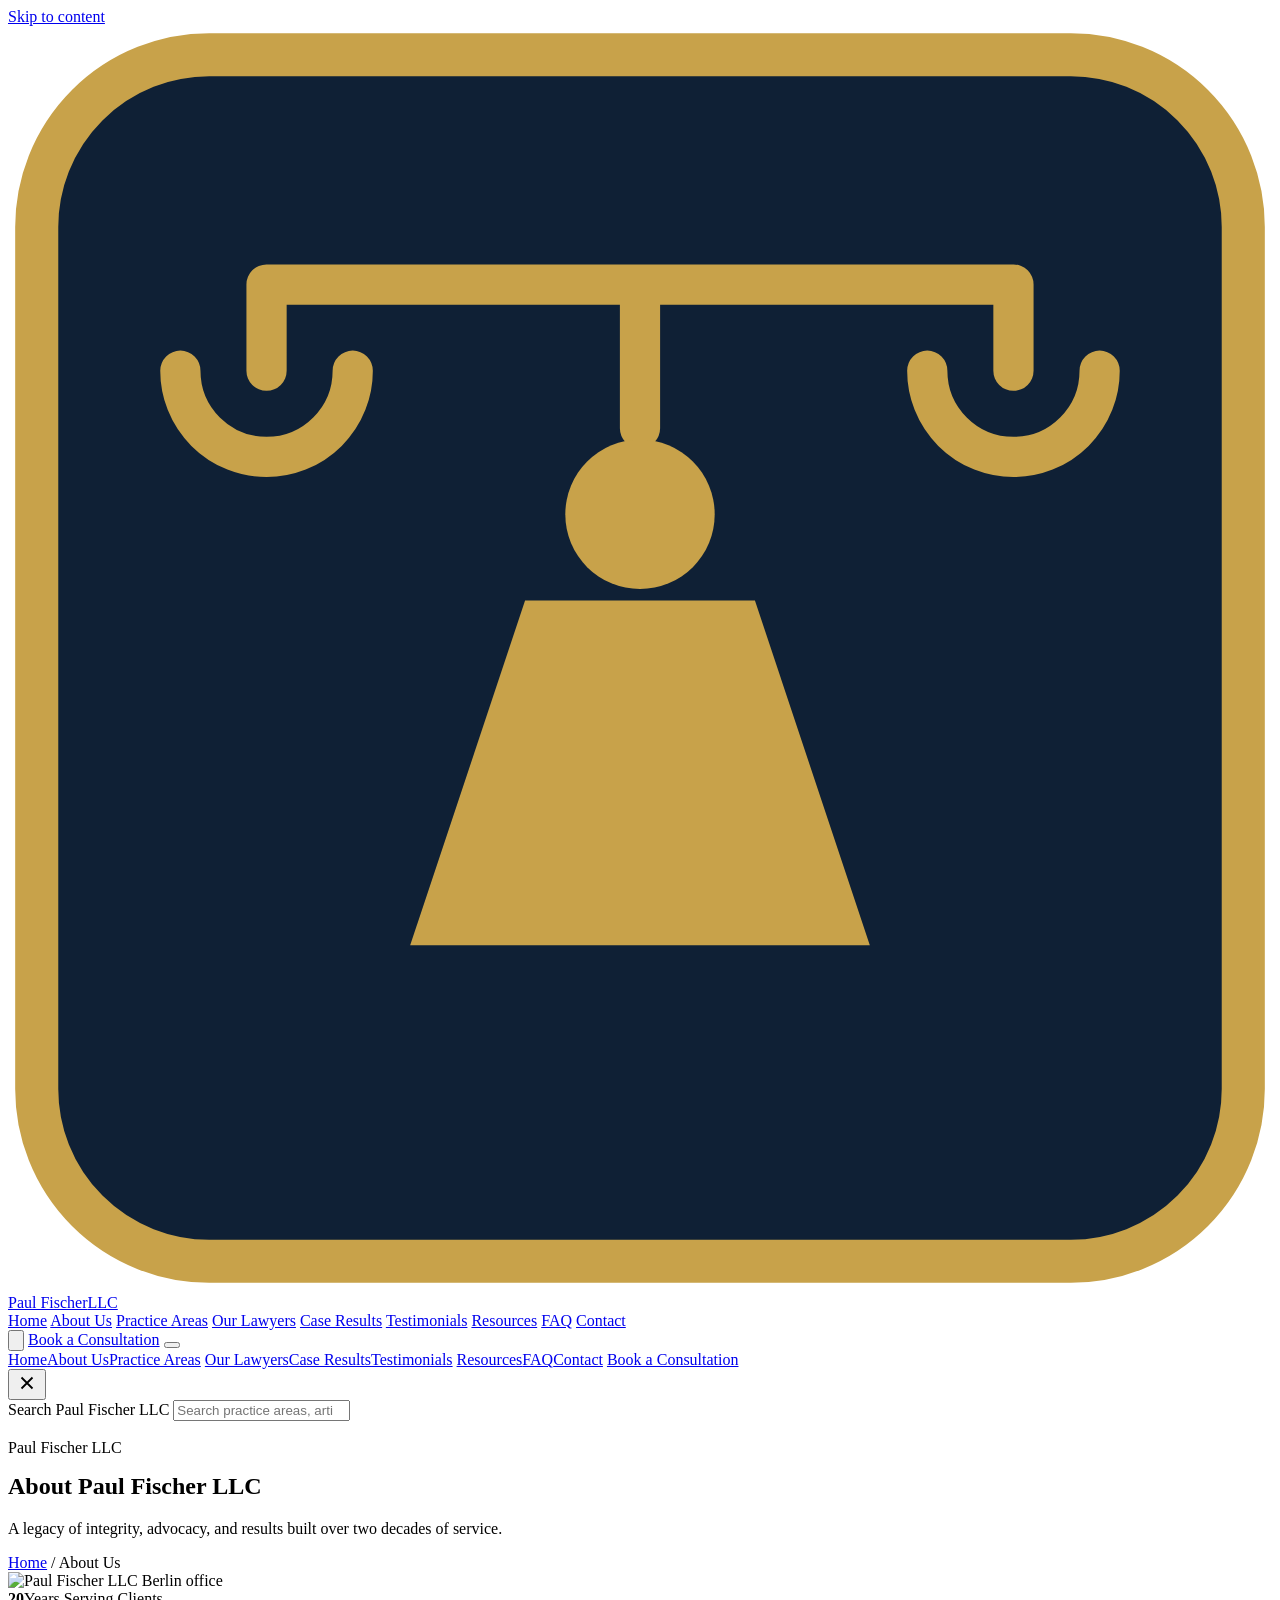
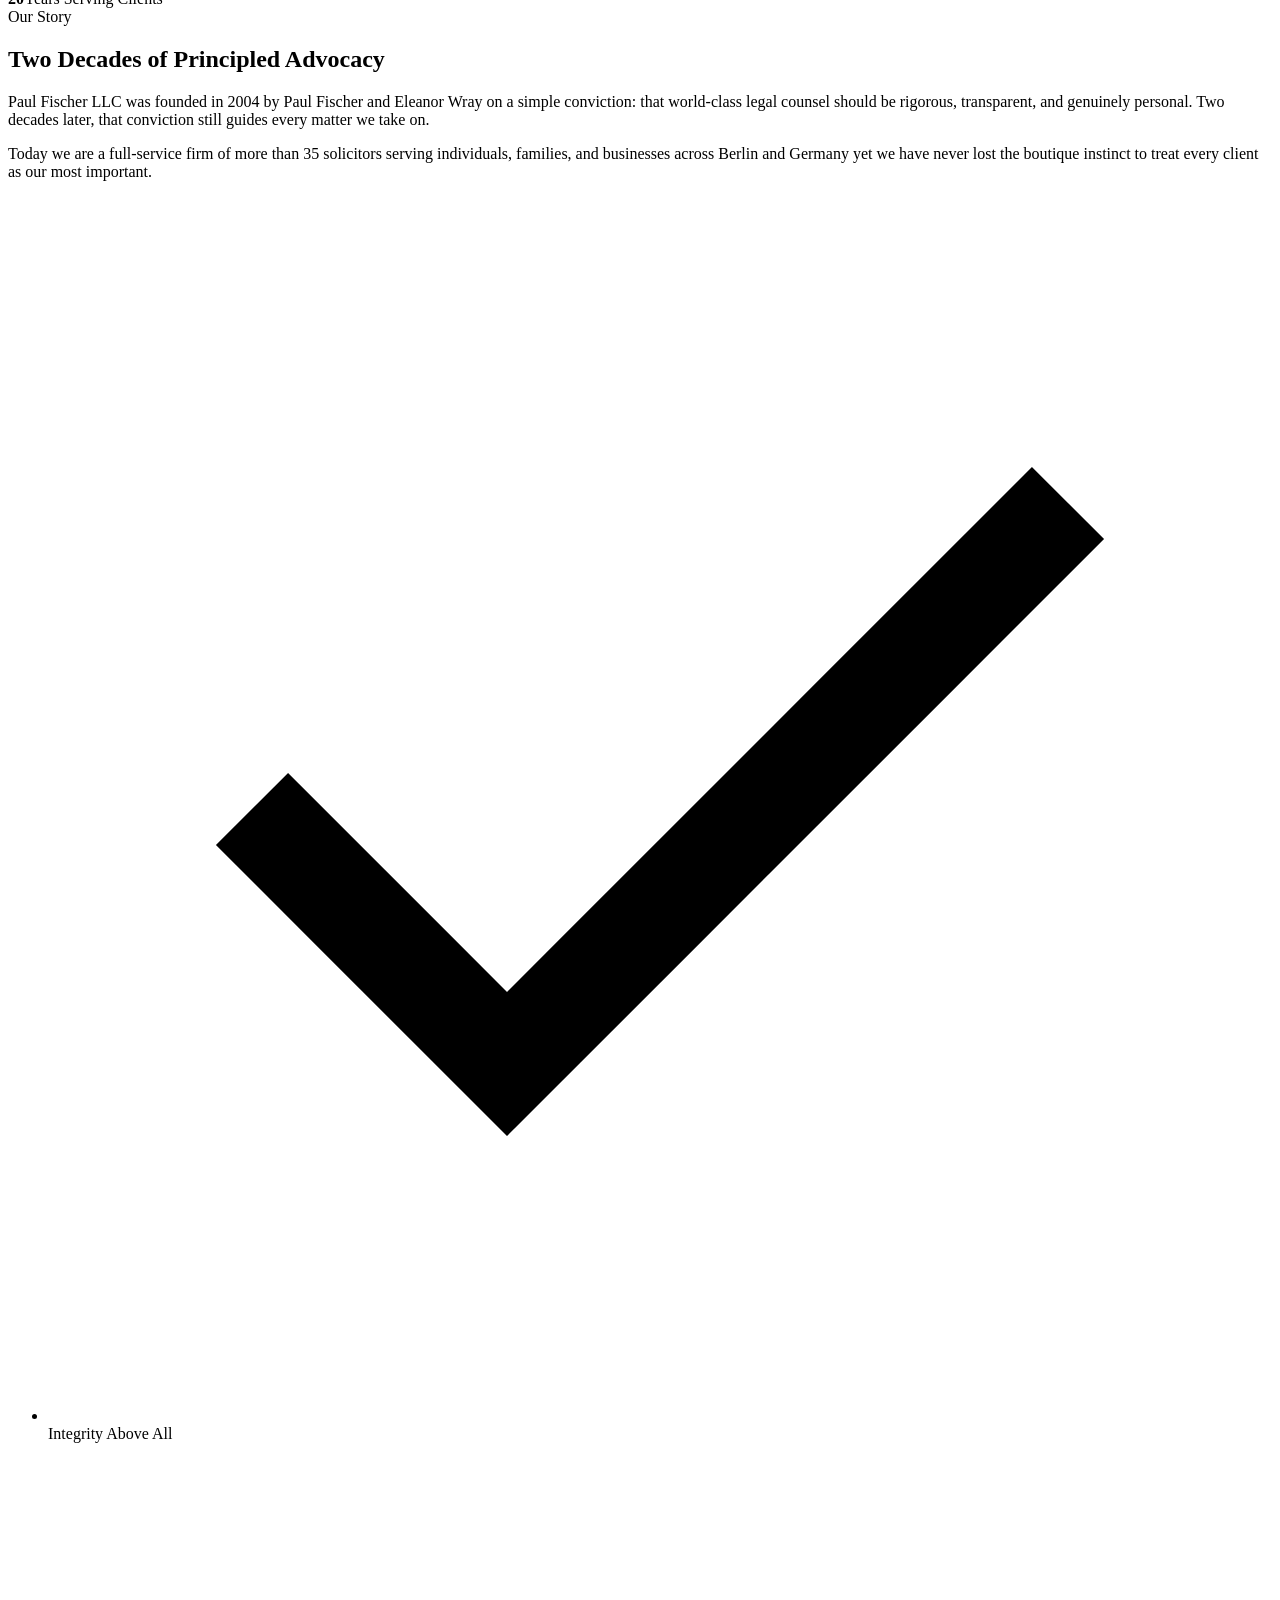
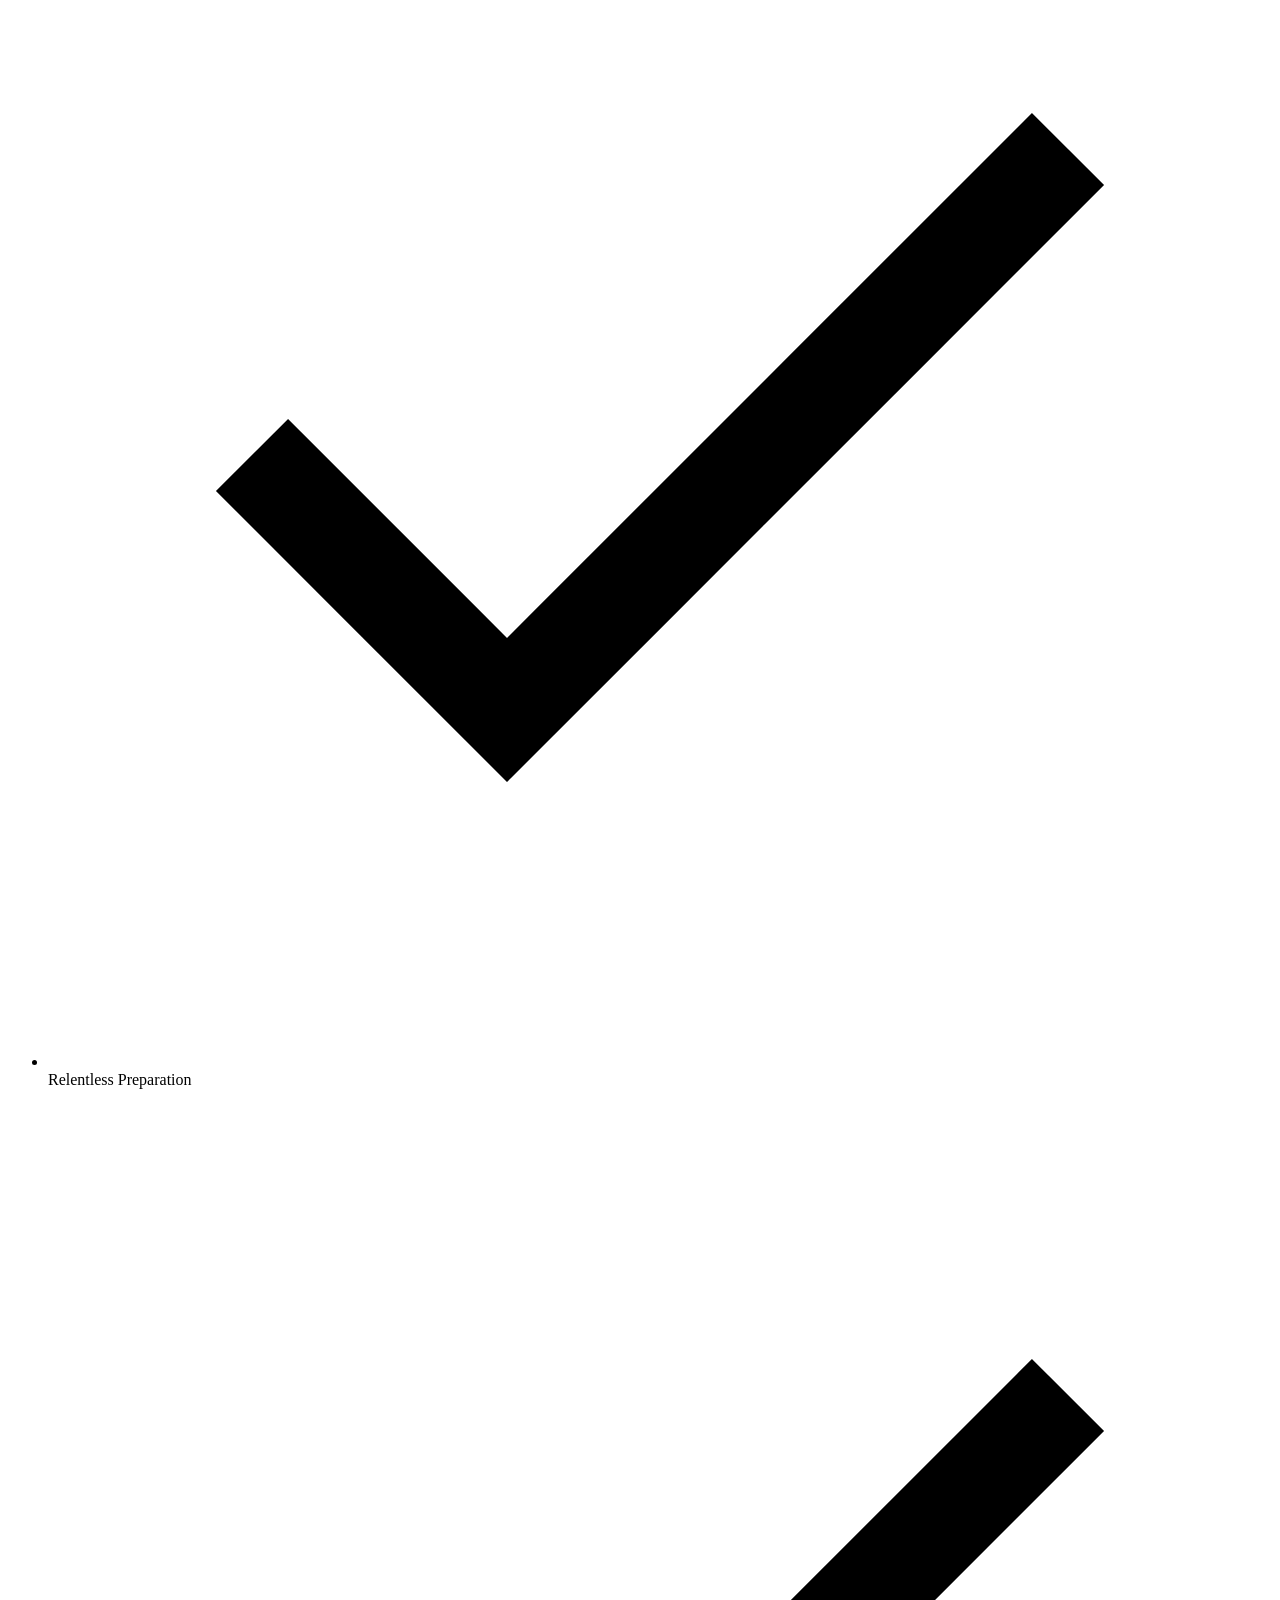
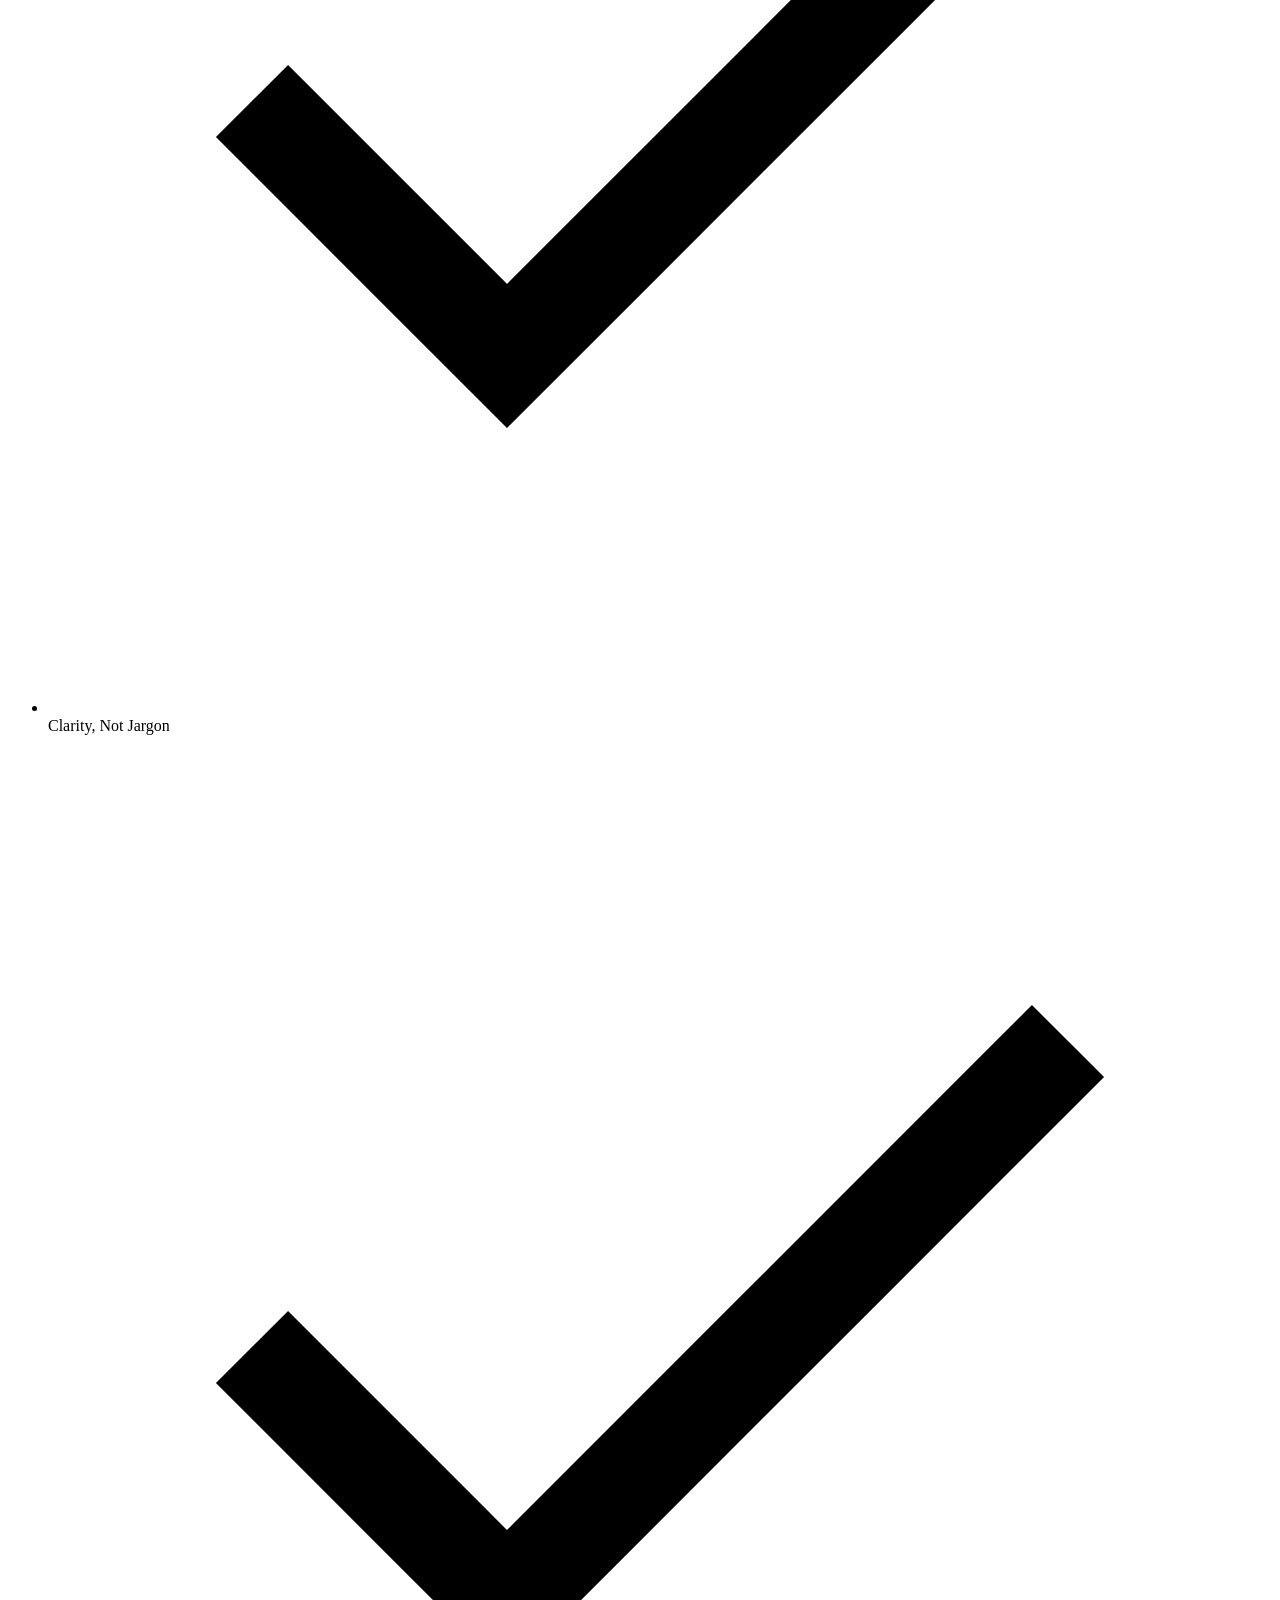
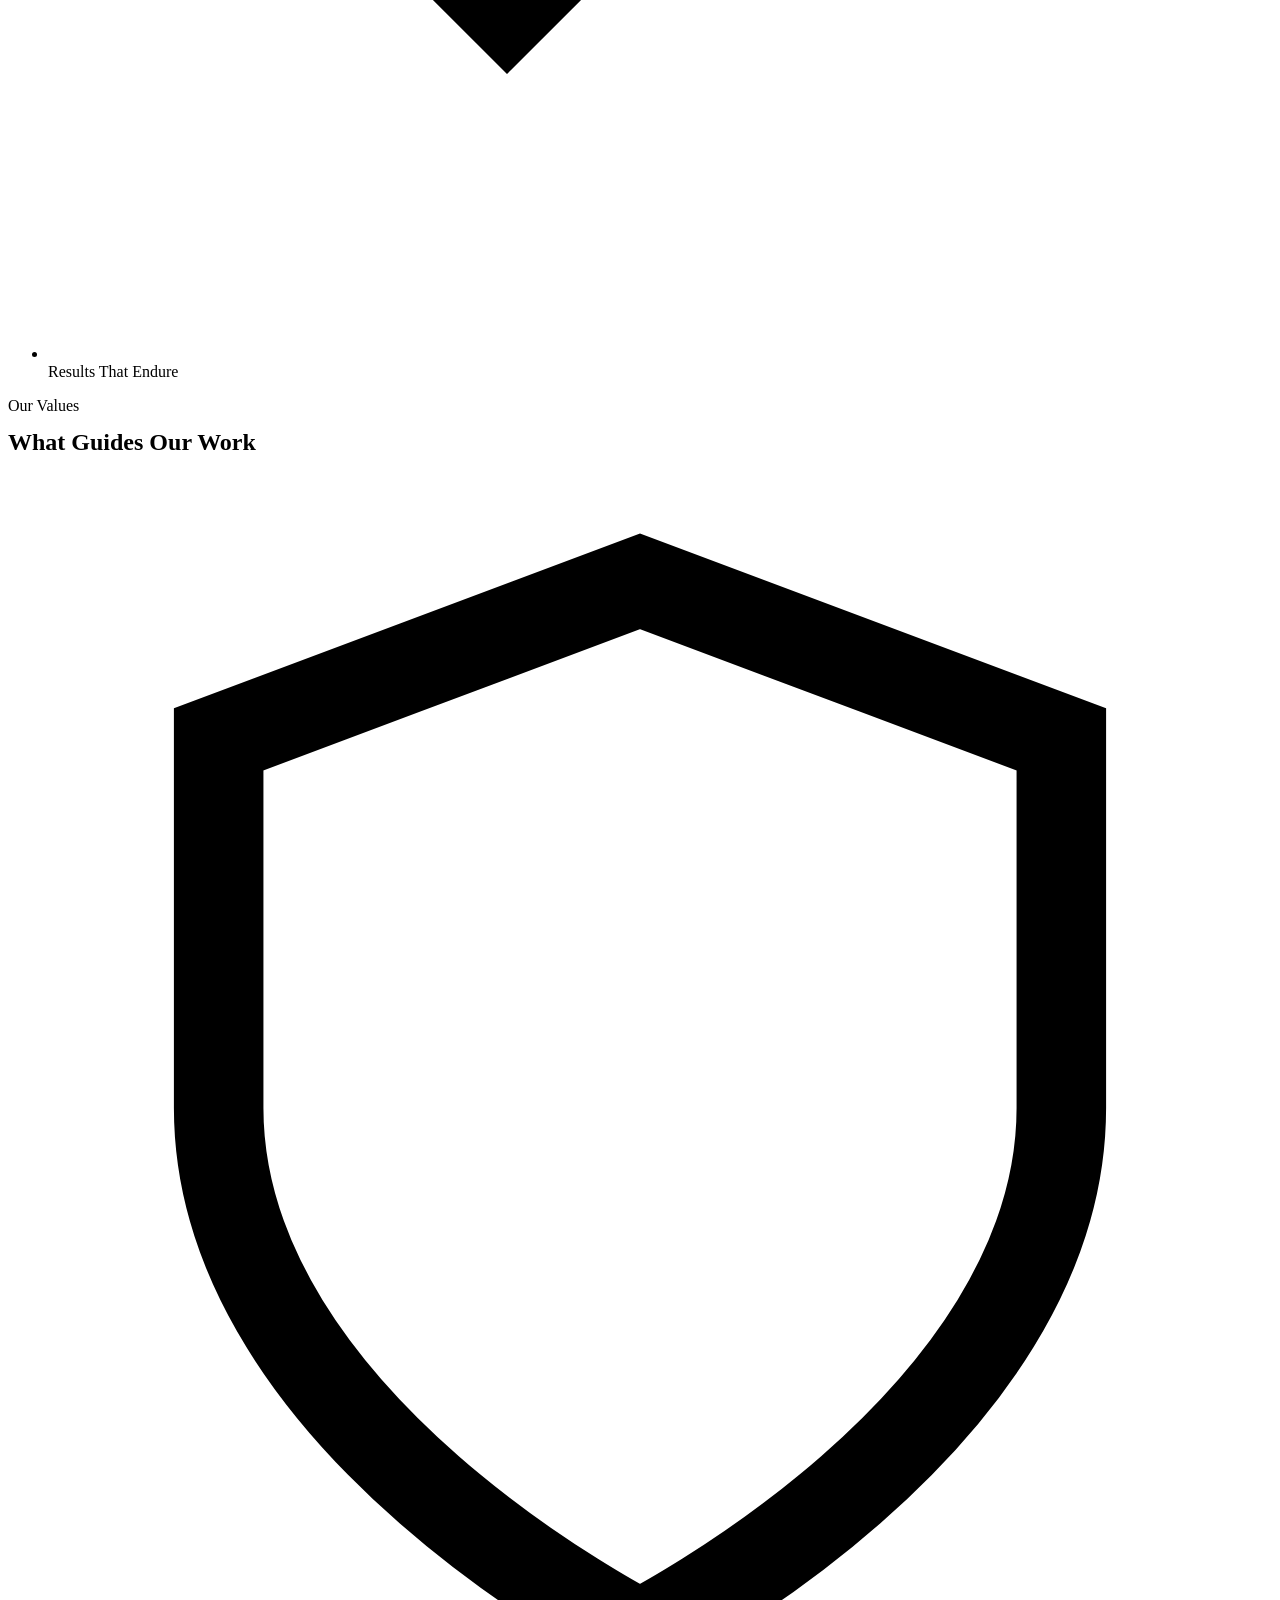
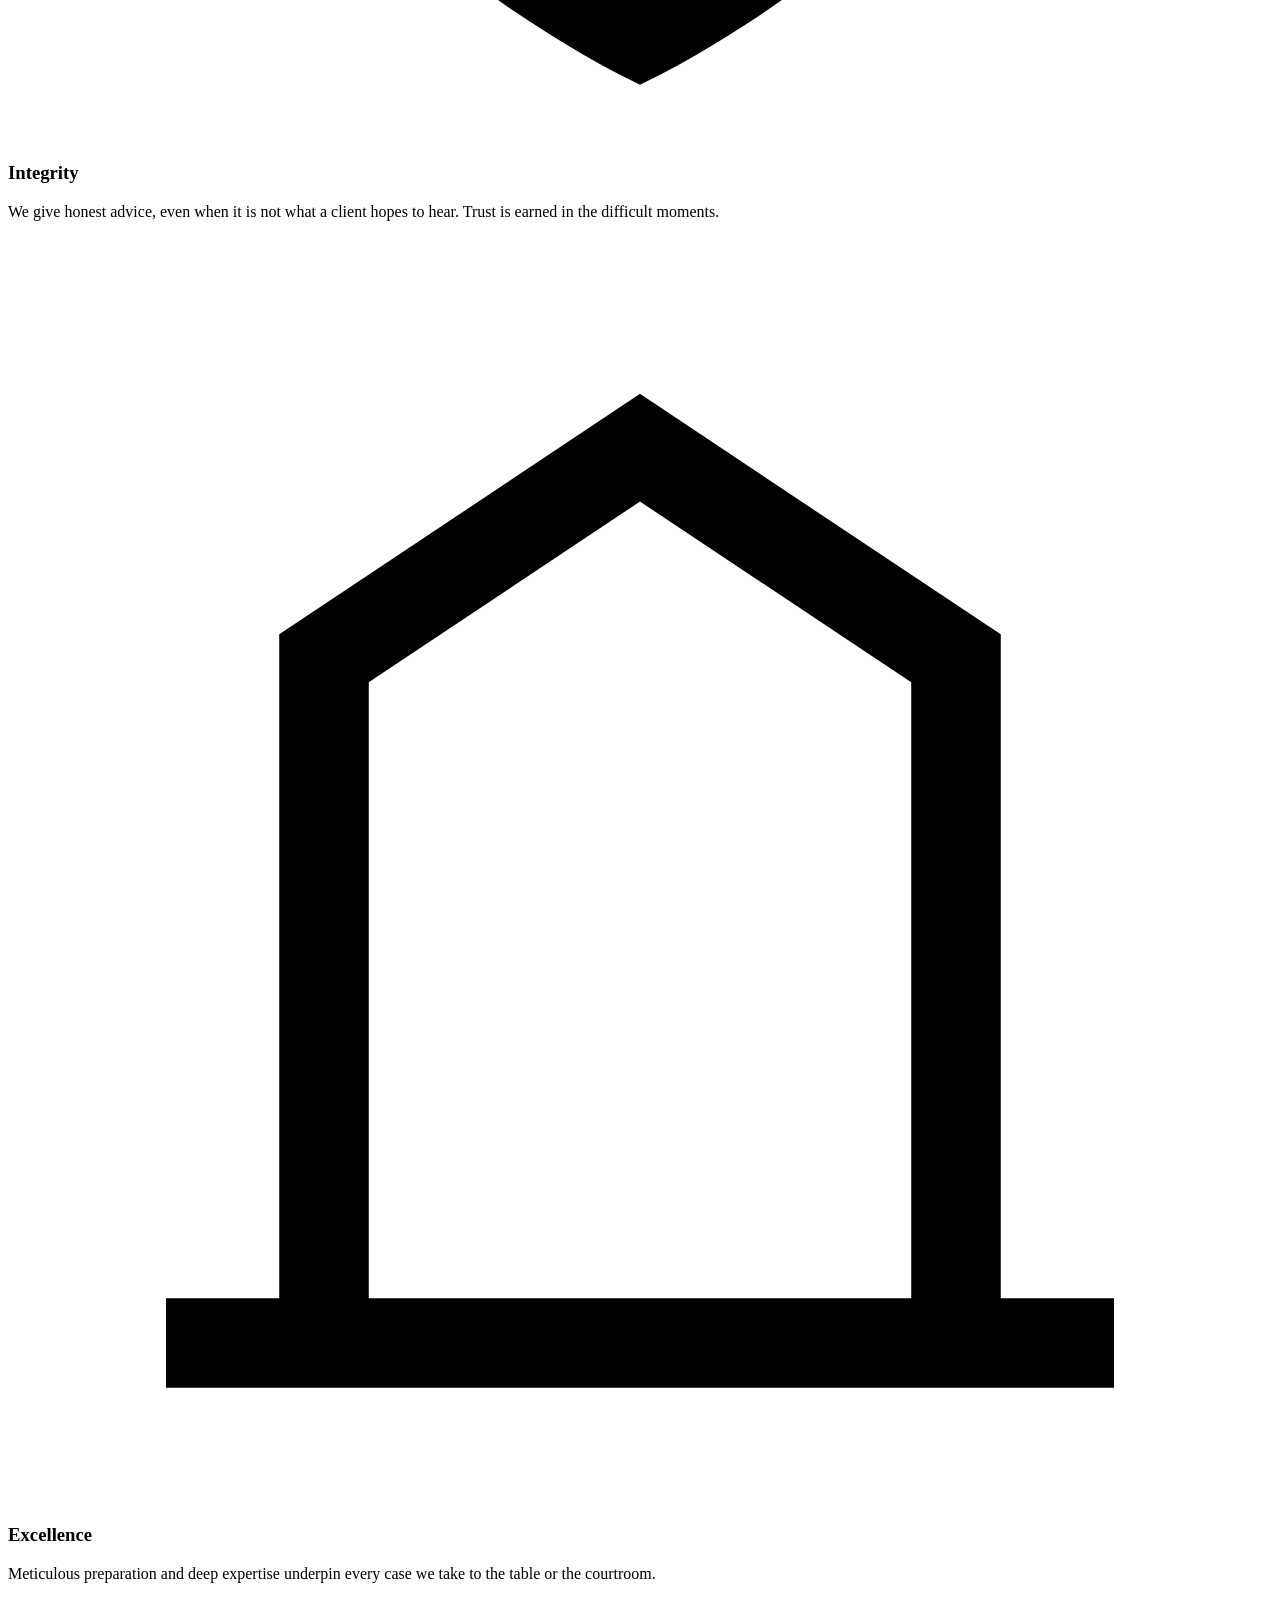
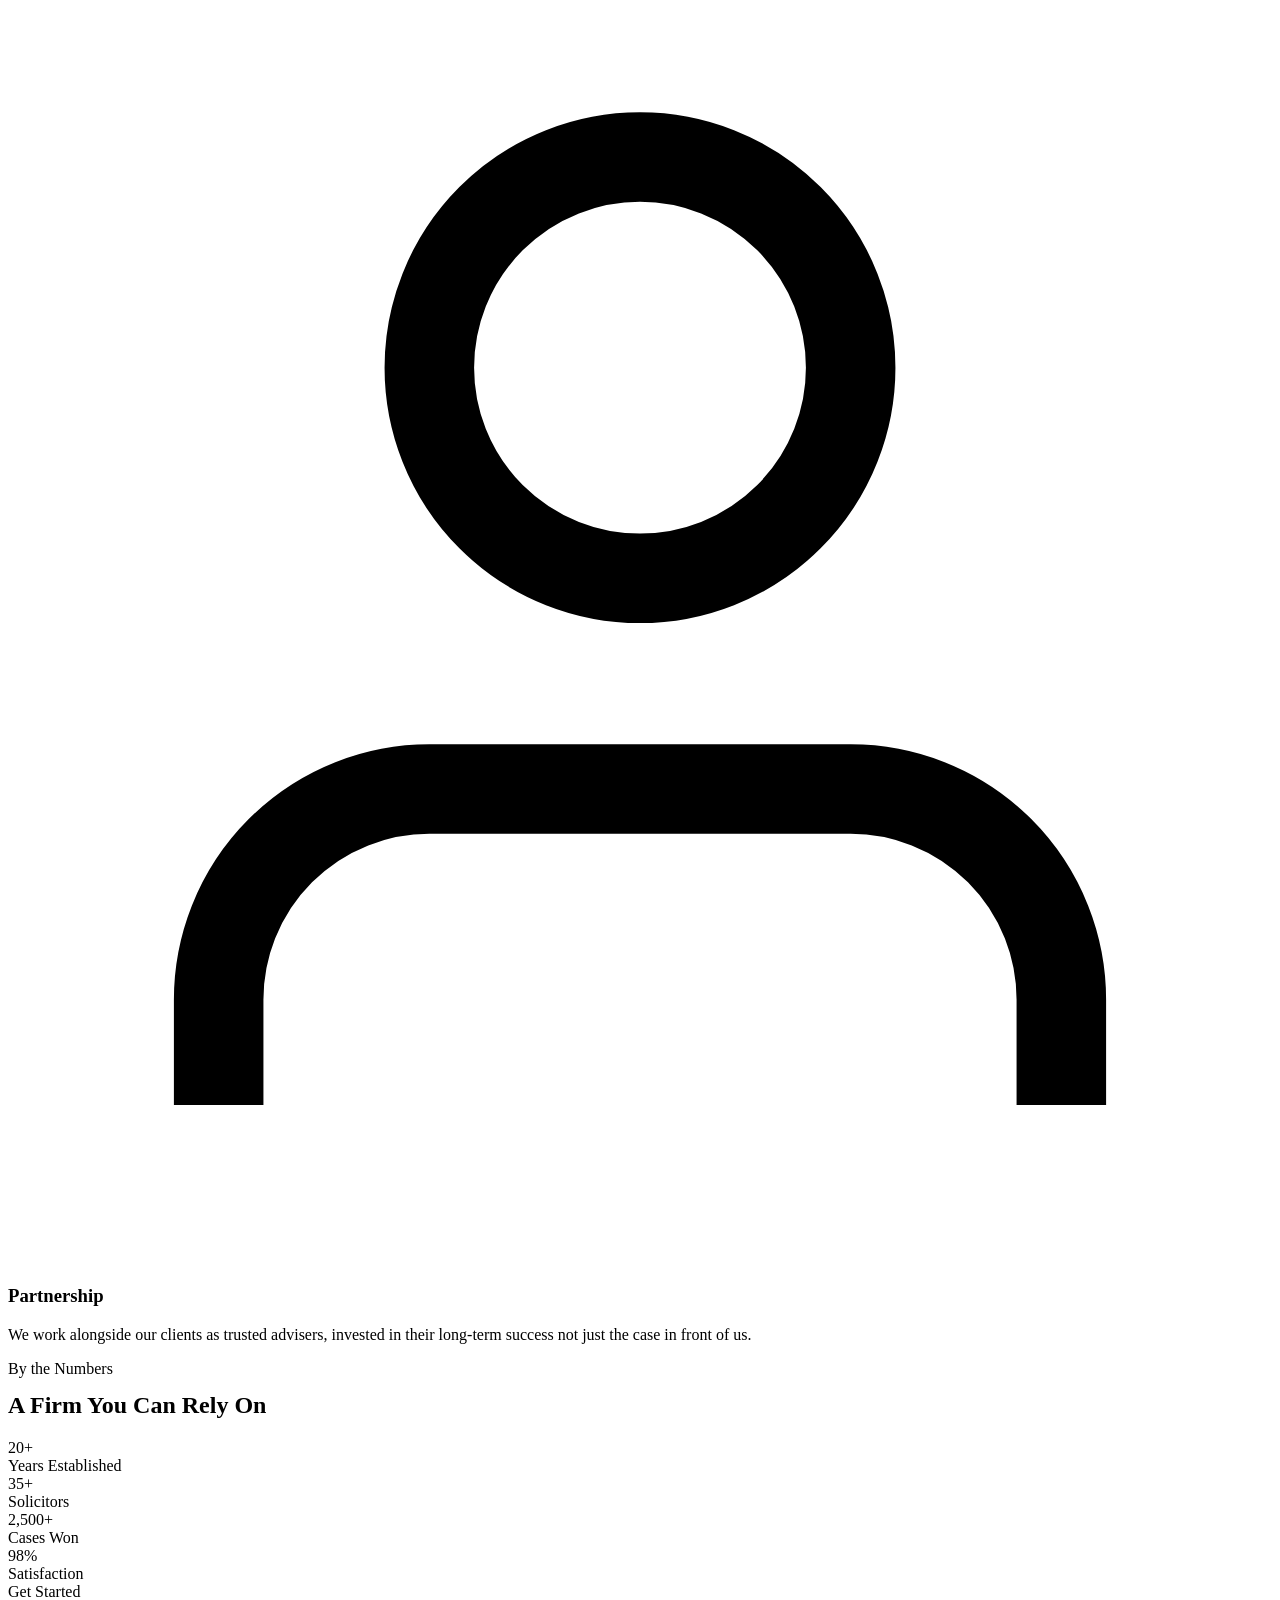
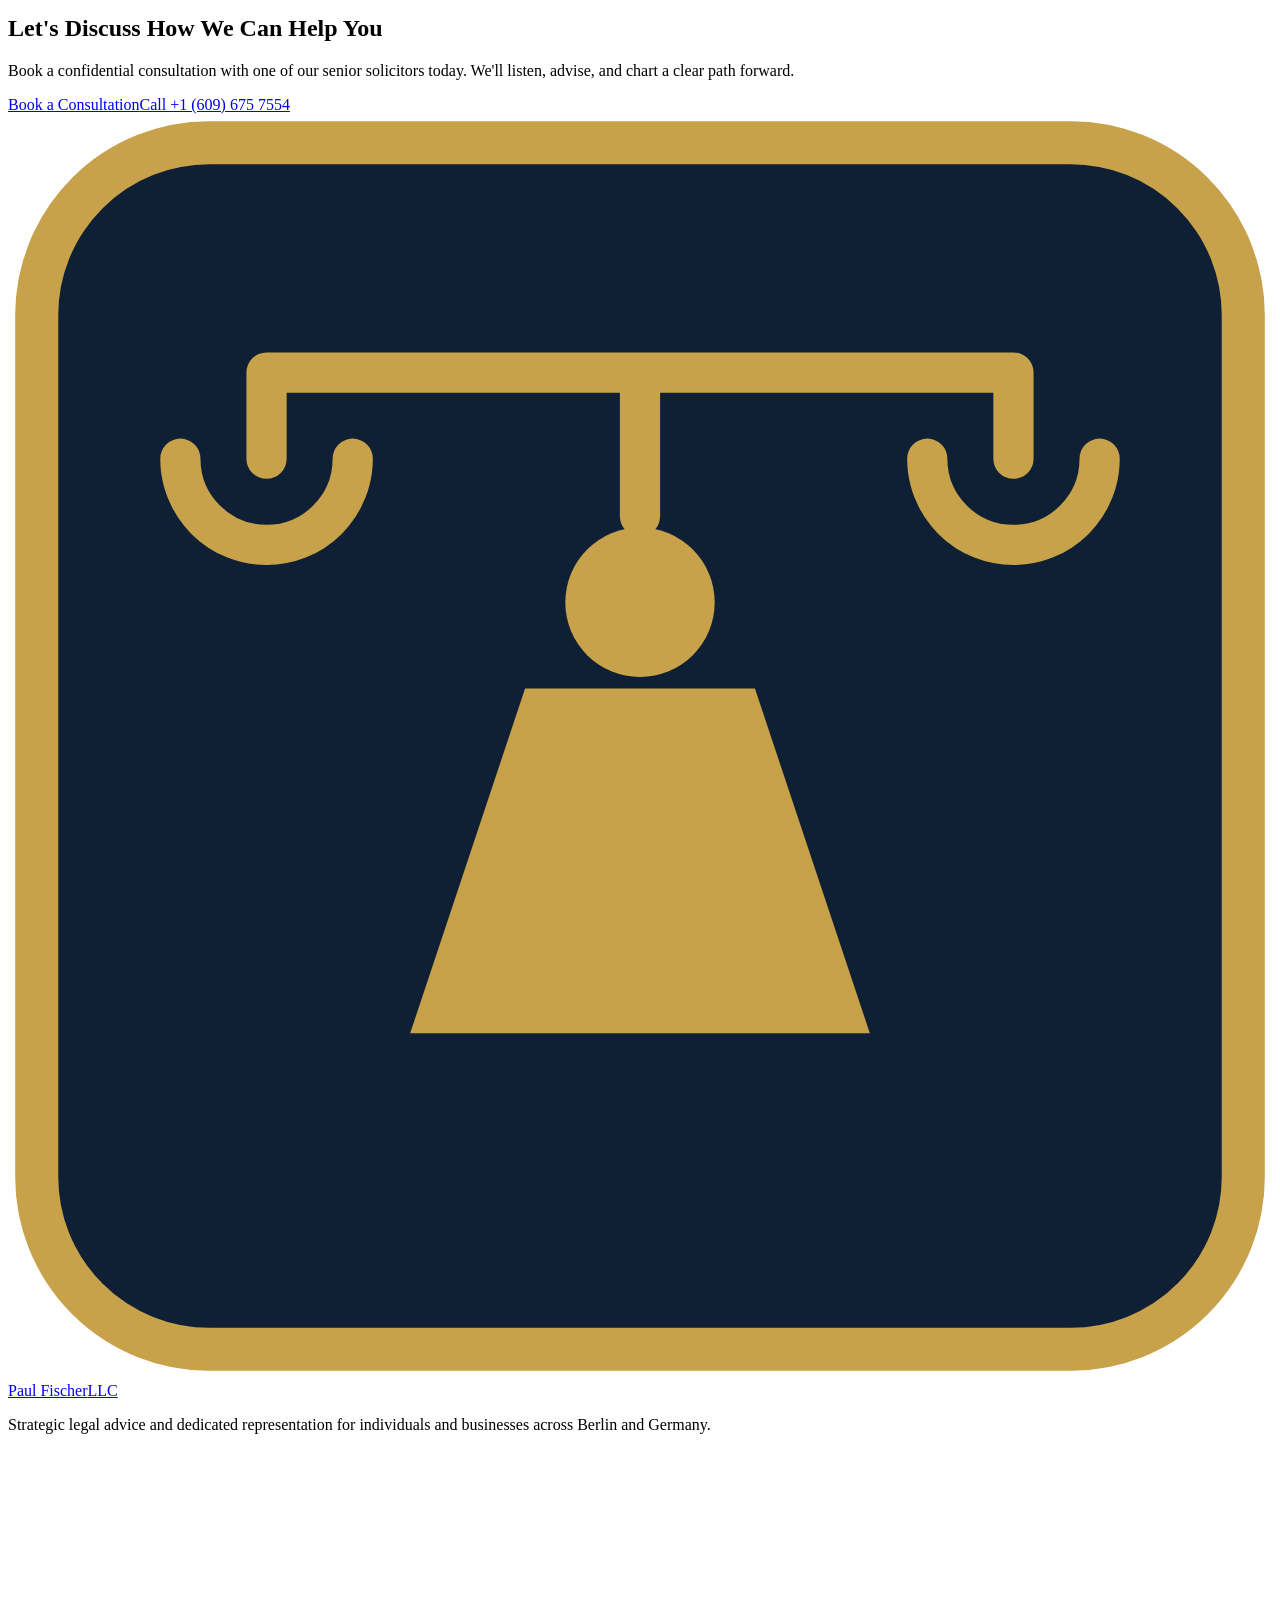
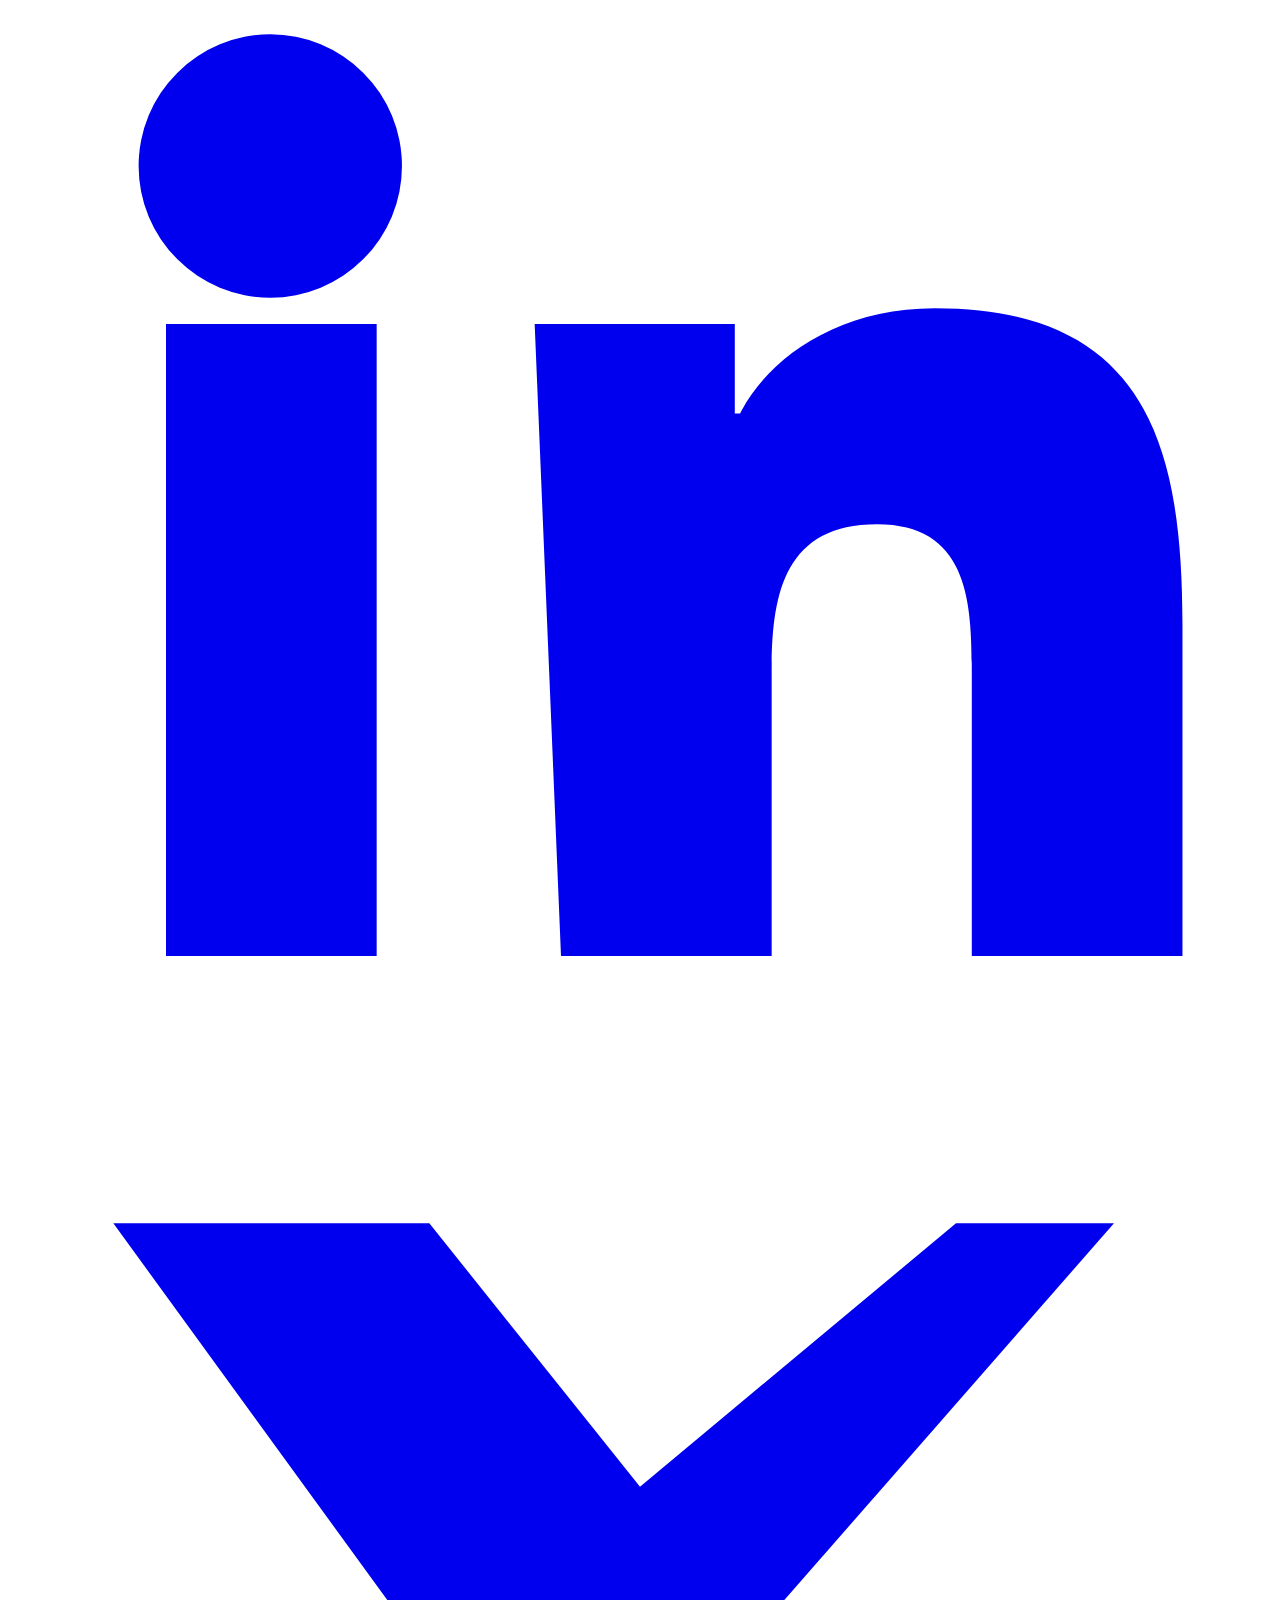
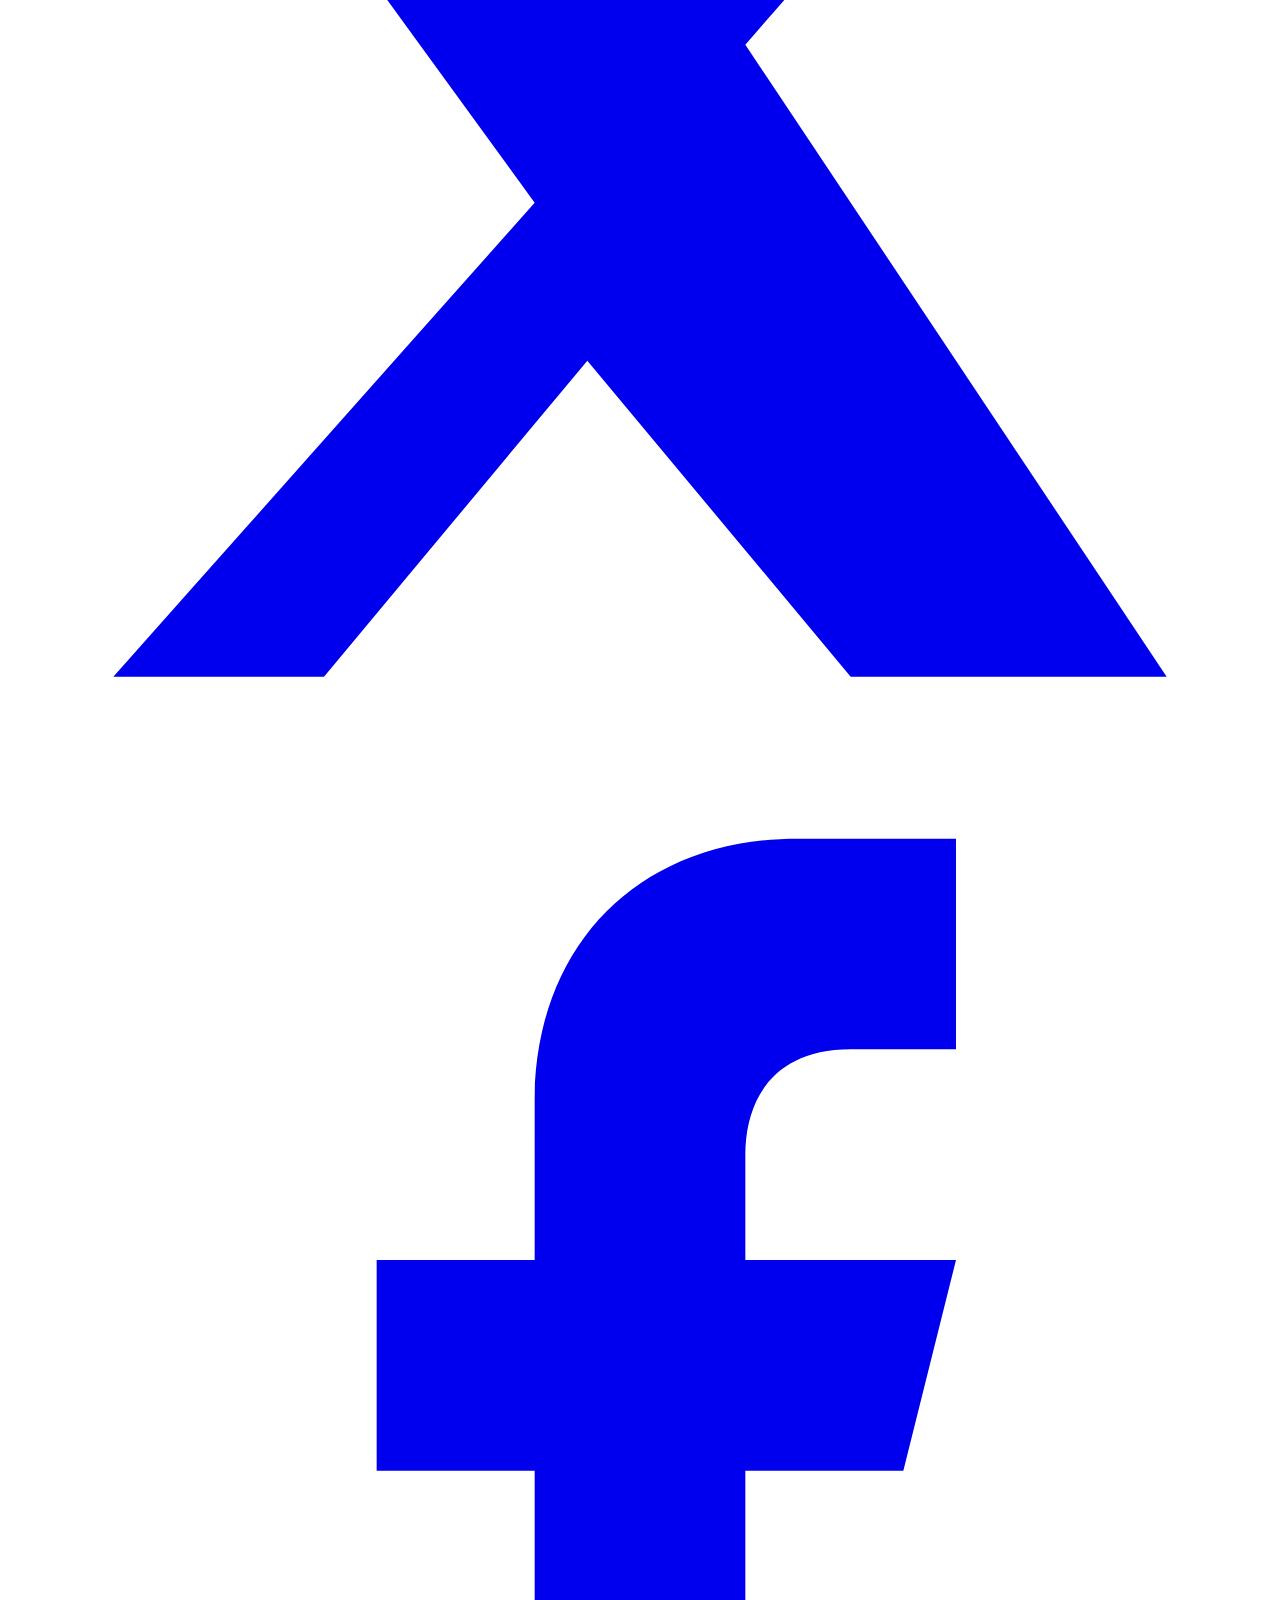
==== about.html @ db2e32ba "Add files via upload" ====
<!DOCTYPE html>
<html lang="en">
<head>
<meta charset="UTF-8">
<meta name="viewport" content="width=device-width, initial-scale=1.0">
<title>About Us — Paul Fischer LLC</title>
<meta name="description" content="Learn about the mission, values and history of Paul Fischer LLC, a leading Berlin law firm.">
<link rel="preconnect" href="https://fonts.googleapis.com">
<link rel="preconnect" href="https://fonts.gstatic.com" crossorigin>
<link href="https://fonts.googleapis.com/css2?family=Cormorant+Garamond:ital,wght@0,500;0,600;0,700;1,500;1,600&family=Inter:wght@400;500;600;700&display=swap" rel="stylesheet">
<link rel="stylesheet" href="assets/css/styles.css">
</head>
<body>
<a class="skip-link" href="#main">Skip to content</a>
<header class="header" id="site-header">
  <div class="container">
    <a class="brand" href="index.html" aria-label="Paul Fischer LLC home">
      <svg class="brand__mark" viewBox="0 0 44 44" fill="none" aria-hidden="true"><rect x="1" y="1" width="42" height="42" rx="6" fill="#0f2035" stroke="#c8a24a" stroke-width="1.5"/><path d="M22 14V9M9 9h26M9 9v3M35 9v3M6 12a3 3 0 0 0 6 0M32 12a3 3 0 0 0 6 0" fill="none" stroke="#c8a24a" stroke-width="1.4" stroke-linecap="round"/><circle cx="22" cy="17" r="2.6" fill="#c8a24a"/><path d="M18 20 L26 20 L30 32 L14 32 Z" fill="#c8a24a"/></svg>
      <span class="brand__text"><span class="brand__name">Paul Fischer</span><span class="brand__sub">LLC</span></span>
    </a>
    <nav class="nav" aria-label="Primary">
      <a href="index.html">Home</a>
      <a href="about.html" class="active">About Us</a>
      <a href="practice-areas.html">Practice Areas</a>
      <a href="our-lawyers.html">Our Lawyers</a>
      <a href="case-results.html">Case Results</a>
      <a href="testimonials.html">Testimonials</a>
      <a href="blog.html">Resources</a>
      <a href="faq.html">FAQ</a>
      <a href="contact.html">Contact</a>
    </nav>
    <div class="header__actions">
      <button class="icon-btn" data-search-open aria-label="Search"><svg viewBox="0 0 24 24" fill="none" stroke="currentColor" stroke-width="2"><circle cx="11" cy="11" r="7"/><path d="M21 21l-4.3-4.3"/></svg></button>
      <a class="btn btn--gold btn--sm header__cta" href="contact.html">Book a Consultation</a>
      <button class="burger" aria-label="Menu" aria-expanded="false"><span></span><span></span><span></span></button>
    </div>
  </div>
</header>
<div class="mobile-menu" role="dialog" aria-label="Menu">
  <a href="index.html">Home</a><a href="about.html">About Us</a><a href="practice-areas.html">Practice Areas</a>
  <a href="our-lawyers.html">Our Lawyers</a><a href="case-results.html">Case Results</a><a href="testimonials.html">Testimonials</a>
  <a href="blog.html">Resources</a><a href="faq.html">FAQ</a><a href="contact.html">Contact</a>
  <a class="btn btn--gold" href="contact.html">Book a Consultation</a>
</div>
<div class="search-overlay" role="dialog" aria-label="Search">
  <button class="search-close" aria-label="Close search"><svg viewBox="0 0 24 24" width="22" height="22" fill="none" stroke="currentColor" stroke-width="2"><path d="M6 6l12 12M18 6L6 18"/></svg></button>
  <form class="search-box" data-demo="Search is a demo on this preview site." action="#">
    <label for="site-search">Search Paul Fischer LLC</label>
    <input id="site-search" type="search" placeholder="Search practice areas, articles, lawyers…" autocomplete="off">
  </form>
</div>
<main id="main">
<section class="page-banner">
  <div class="page-banner__bg"><img src="https://d8j0ntlcm91z4.cloudfront.net/user_3GKCj8XFkURRK5fmf9OgXxNjmPK/hf_20260715_022309_6d9a7392-418a-445d-b9cd-59e73e36563b.png" alt=""></div>
  <div class="container">
    <span class="eyebrow center" style="color:var(--gold-soft)">Paul Fischer LLC</span>
    <h1 style="margin-top:16px">About Paul Fischer LLC</h1>
    <p>A legacy of integrity, advocacy, and results built over two decades of service.</p>
    <div class="crumb"><a href="index.html">Home</a> / <span>About Us</span></div>
  </div>
</section>
<section class="section">
  <div class="container">
    <div class="about">
      <div class="about__media reveal"><img src="https://d8j0ntlcm91z4.cloudfront.net/user_3GKCj8XFkURRK5fmf9OgXxNjmPK/hf_20260715_022309_6d9a7392-418a-445d-b9cd-59e73e36563b.png" alt="Paul Fischer LLC Berlin office"><div class="about__badge"><b>20</b><span>Years Serving Clients</span></div></div>
      <div class="about__content reveal" data-d="1">
        <span class="eyebrow">Our Story</span>
        <h2>Two Decades of Principled Advocacy</h2>
        <p>Paul Fischer LLC was founded in 2004 by Paul Fischer and Eleanor Wray on a simple conviction: that world-class legal counsel should be rigorous, transparent, and genuinely personal. Two decades later, that conviction still guides every matter we take on.</p>
        <p>Today we are a full-service firm of more than 35 solicitors serving individuals, families, and businesses across Berlin and Germany yet we have never lost the boutique instinct to treat every client as our most important.</p>
        <ul class="values">
          <li><svg viewBox="0 0 24 24" fill="none" stroke="currentColor" stroke-width="2"><path d="M20 6L9 17l-5-5"/></svg> Integrity Above All</li><li><svg viewBox="0 0 24 24" fill="none" stroke="currentColor" stroke-width="2"><path d="M20 6L9 17l-5-5"/></svg> Relentless Preparation</li>
          <li><svg viewBox="0 0 24 24" fill="none" stroke="currentColor" stroke-width="2"><path d="M20 6L9 17l-5-5"/></svg> Clarity, Not Jargon</li><li><svg viewBox="0 0 24 24" fill="none" stroke="currentColor" stroke-width="2"><path d="M20 6L9 17l-5-5"/></svg> Results That Endure</li>
        </ul>
      </div>
    </div>
  </div>
</section>
<section class="section section--ivory">
  <div class="container">
    <div class="section-head reveal"><span class="eyebrow center">Our Values</span><h2 style="margin-top:14px">What Guides Our Work</h2></div>
    <div class="card-grid">
      <article class="practice-card reveal"><div class="practice-card__icon"><svg viewBox="0 0 24 24" fill="none" stroke="currentColor" stroke-width="1.7"><path d="M12 22s8-4 8-10V5l-8-3-8 3v7c0 6 8 10 8 10z"/></svg></div><h3>Integrity</h3><p>We give honest advice, even when it is not what a client hopes to hear. Trust is earned in the difficult moments.</p></article>
      <article class="practice-card reveal" data-d="1"><div class="practice-card__icon"><svg viewBox="0 0 24 24" fill="none" stroke="currentColor" stroke-width="1.7"><path d="M3 21h18M6 21V8l6-4 6 4v13"/></svg></div><h3>Excellence</h3><p>Meticulous preparation and deep expertise underpin every case we take to the table or the courtroom.</p></article>
      <article class="practice-card reveal" data-d="2"><div class="practice-card__icon"><svg viewBox="0 0 24 24" fill="none" stroke="currentColor" stroke-width="1.7"><path d="M20 21v-2a4 4 0 0 0-4-4H8a4 4 0 0 0-4 4v2M12 11a4 4 0 1 0 0-8 4 4 0 0 0 0 8z"/></svg></div><h3>Partnership</h3><p>We work alongside our clients as trusted advisers, invested in their long-term success not just the case in front of us.</p></article>
    </div>
  </div>
</section>
<section class="section section--navy">
  <div class="container">
    <div class="section-head reveal"><span class="eyebrow center" style="color:var(--gold-soft)">By the Numbers</span><h2 style="margin-top:14px">A Firm You Can Rely On</h2></div>
    <div class="stats">
      <div class="stat reveal"><div class="stat__num"><span data-count="20" data-suffix="+">20+</span></div><div class="stat__label">Years Established</div></div>
      <div class="stat reveal" data-d="1"><div class="stat__num"><span data-count="35" data-suffix="+">35+</span></div><div class="stat__label">Solicitors</div></div>
      <div class="stat reveal" data-d="2"><div class="stat__num"><span data-count="2500" data-suffix="+">2,500+</span></div><div class="stat__label">Cases Won</div></div>
      <div class="stat reveal" data-d="3"><div class="stat__num"><span data-count="98" data-suffix="%">98%</span></div><div class="stat__label">Satisfaction</div></div>
    </div>
  </div>
</section><section class="section cta-band">
  <div class="container"><div class="reveal">
    <span class="eyebrow center" style="color:var(--gold-soft)">Get Started</span>
    <h2 style="margin-top:14px">Let's Discuss How We Can Help You</h2>
    <p>Book a confidential consultation with one of our senior solicitors today. We'll listen, advise, and chart a clear path forward.</p>
    <div class="hero__cta"><a class="btn btn--gold" href="contact.html">Book a Consultation</a><a class="btn btn--outline" href="tel:+16096757554">Call +1 (609) 675 7554</a></div>
  </div></div>
</section>
</main>
<footer class="footer">
  <div class="container">
    <div class="footer__grid">
      <div>
        <a class="brand" href="index.html"><svg class="brand__mark" viewBox="0 0 44 44" fill="none" aria-hidden="true"><rect x="1" y="1" width="42" height="42" rx="6" fill="#0f2035" stroke="#c8a24a" stroke-width="1.5"/><path d="M22 14V9M9 9h26M9 9v3M35 9v3M6 12a3 3 0 0 0 6 0M32 12a3 3 0 0 0 6 0" fill="none" stroke="#c8a24a" stroke-width="1.4" stroke-linecap="round"/><circle cx="22" cy="17" r="2.6" fill="#c8a24a"/><path d="M18 20 L26 20 L30 32 L14 32 Z" fill="#c8a24a"/></svg><span class="brand__text"><span class="brand__name">Paul Fischer</span><span class="brand__sub">LLC</span></span></a>
        <p>Strategic legal advice and dedicated representation for individuals and businesses across Berlin and Germany.</p>
        <div class="socials">
          <a href="#" aria-label="LinkedIn"><svg viewBox="0 0 24 24" fill="currentColor"><path d="M4.98 3.5a2.5 2.5 0 1 1 0 5 2.5 2.5 0 0 1 0-5zM3 9h4v12H3zM10 9h3.8v1.7h.1c.5-1 1.8-2 3.7-2 4 0 4.7 2.6 4.7 6V21h-4v-5.3c0-1.3 0-2.9-1.8-2.9s-2 1.4-2 2.8V21h-4z"/></svg></a>
          <a href="#" aria-label="X"><svg viewBox="0 0 24 24" fill="currentColor"><path d="M18 2h3l-7 8 8 12h-6l-5-6-5 6H2l8-9L2 2h6l4 5z"/></svg></a>
          <a href="#" aria-label="Facebook"><svg viewBox="0 0 24 24" fill="currentColor"><path d="M14 9V7c0-1 .5-2 2-2h2V1h-3c-3 0-5 2-5 5v3H7v4h3v10h4V13h3l1-4z"/></svg></a>
          <a href="#" aria-label="Instagram"><svg viewBox="0 0 24 24" fill="none" stroke="currentColor" stroke-width="2"><rect x="3" y="3" width="18" height="18" rx="5"/><circle cx="12" cy="12" r="4"/><circle cx="17.5" cy="6.5" r="1" fill="currentColor"/></svg></a>
        </div>
      </div>
      <div><h4>Navigate</h4><ul class="footer__links"><li><a href="about.html">About Us</a></li><li><a href="our-lawyers.html">Our Lawyers</a></li><li><a href="case-results.html">Case Results</a></li><li><a href="testimonials.html">Testimonials</a></li><li><a href="blog.html">Resources</a></li><li><a href="faq.html">FAQ</a></li></ul></div>
      <div><h4>Practice Areas</h4><ul class="footer__links"><li><a href="practice-areas.html">Corporate Law</a></li><li><a href="practice-areas.html">Family Law</a></li><li><a href="practice-areas.html">Employment Law</a></li><li><a href="practice-areas.html">Real Estate Law</a></li><li><a href="practice-areas.html">Immigration Law</a></li><li><a href="practice-areas.html">Criminal Defence</a></li></ul></div>
      <div>
        <h4>Stay Informed</h4><p style="margin-top:0">Legal insights and firm news, straight to your inbox.</p>
        <form class="newsletter" action="#"><input type="email" name="subscriber_email" placeholder="Your email address" aria-label="Email address" required><button type="submit" aria-label="Subscribe"><svg viewBox="0 0 24 24" width="18" height="18" fill="none" stroke="currentColor" stroke-width="2"><path d="M5 12h14M13 6l6 6-6 6"/></svg></button></form>
        <p style="font-size:0.85rem;margin-top:20px"><b style="color:#fff">Client Portal</b><br><a href="#" style="color:var(--gold-soft)">Secure Login →</a></p>
      </div>
    </div>
    <div class="footer__bottom">
      <span>© <span data-year>2026</span> Paul Fischer LLC. Authorised &amp; regulated by the Rechtsanwaltskammer Berlin. All rights reserved.</span>
      <nav aria-label="Legal"><a href="#">Privacy Policy</a><a href="#">Terms of Service</a><a href="#">Cookie Policy</a><a href="#">Accessibility</a></nav>
    </div>
  </div>
</footer>
<button class="to-top" aria-label="Back to top"><svg viewBox="0 0 24 24" width="20" height="20" fill="none" stroke="currentColor" stroke-width="2"><path d="M18 15l-6-6-6 6"/></svg></button>
<script src="assets/js/main.js"></script>

<!--Start of EmailJS-->
<script type="text/javascript" src="https://cdn.jsdelivr.net/npm/@emailjs/browser@4/dist/email.min.js"></script>
<script type="text/javascript">
  emailjs.init({ publicKey: "RAzwqcUeEtd6UaXYH" });
</script>
<!--End of EmailJS-->

<!--Start of Tawk.to Script-->
<script type="text/javascript">
var Tawk_API=Tawk_API||{}, Tawk_LoadStart=new Date();
(function(){
var s1=document.createElement("script"),s0=document.getElementsByTagName("script")[0];
s1.async=true;
s1.src='https://embed.tawk.to/6a58afbab7e1ee1d4a16cea8/1jtl6st2c';
s1.charset='UTF-8';
s1.setAttribute('crossorigin','*');
s0.parentNode.insertBefore(s1,s0);
})();
</script>
<!--End of Tawk.to Script-->
</body>
</html>
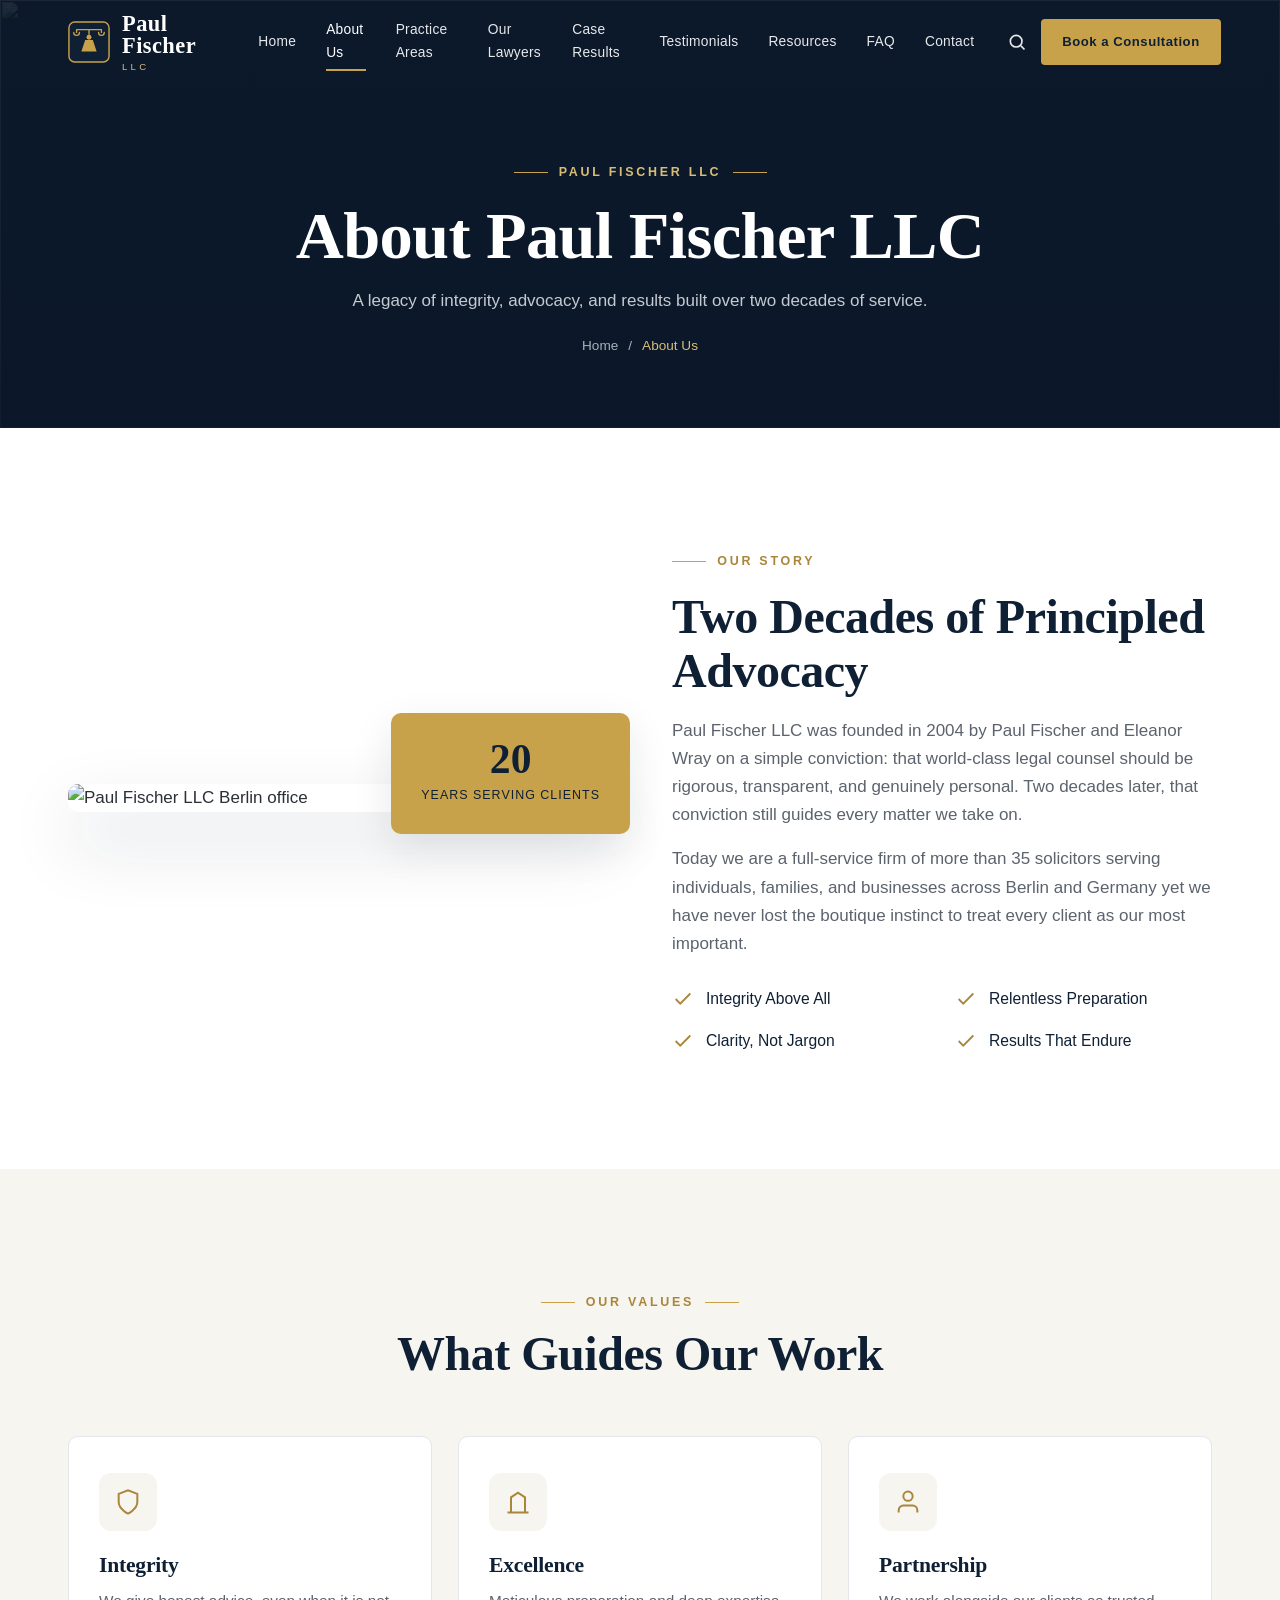
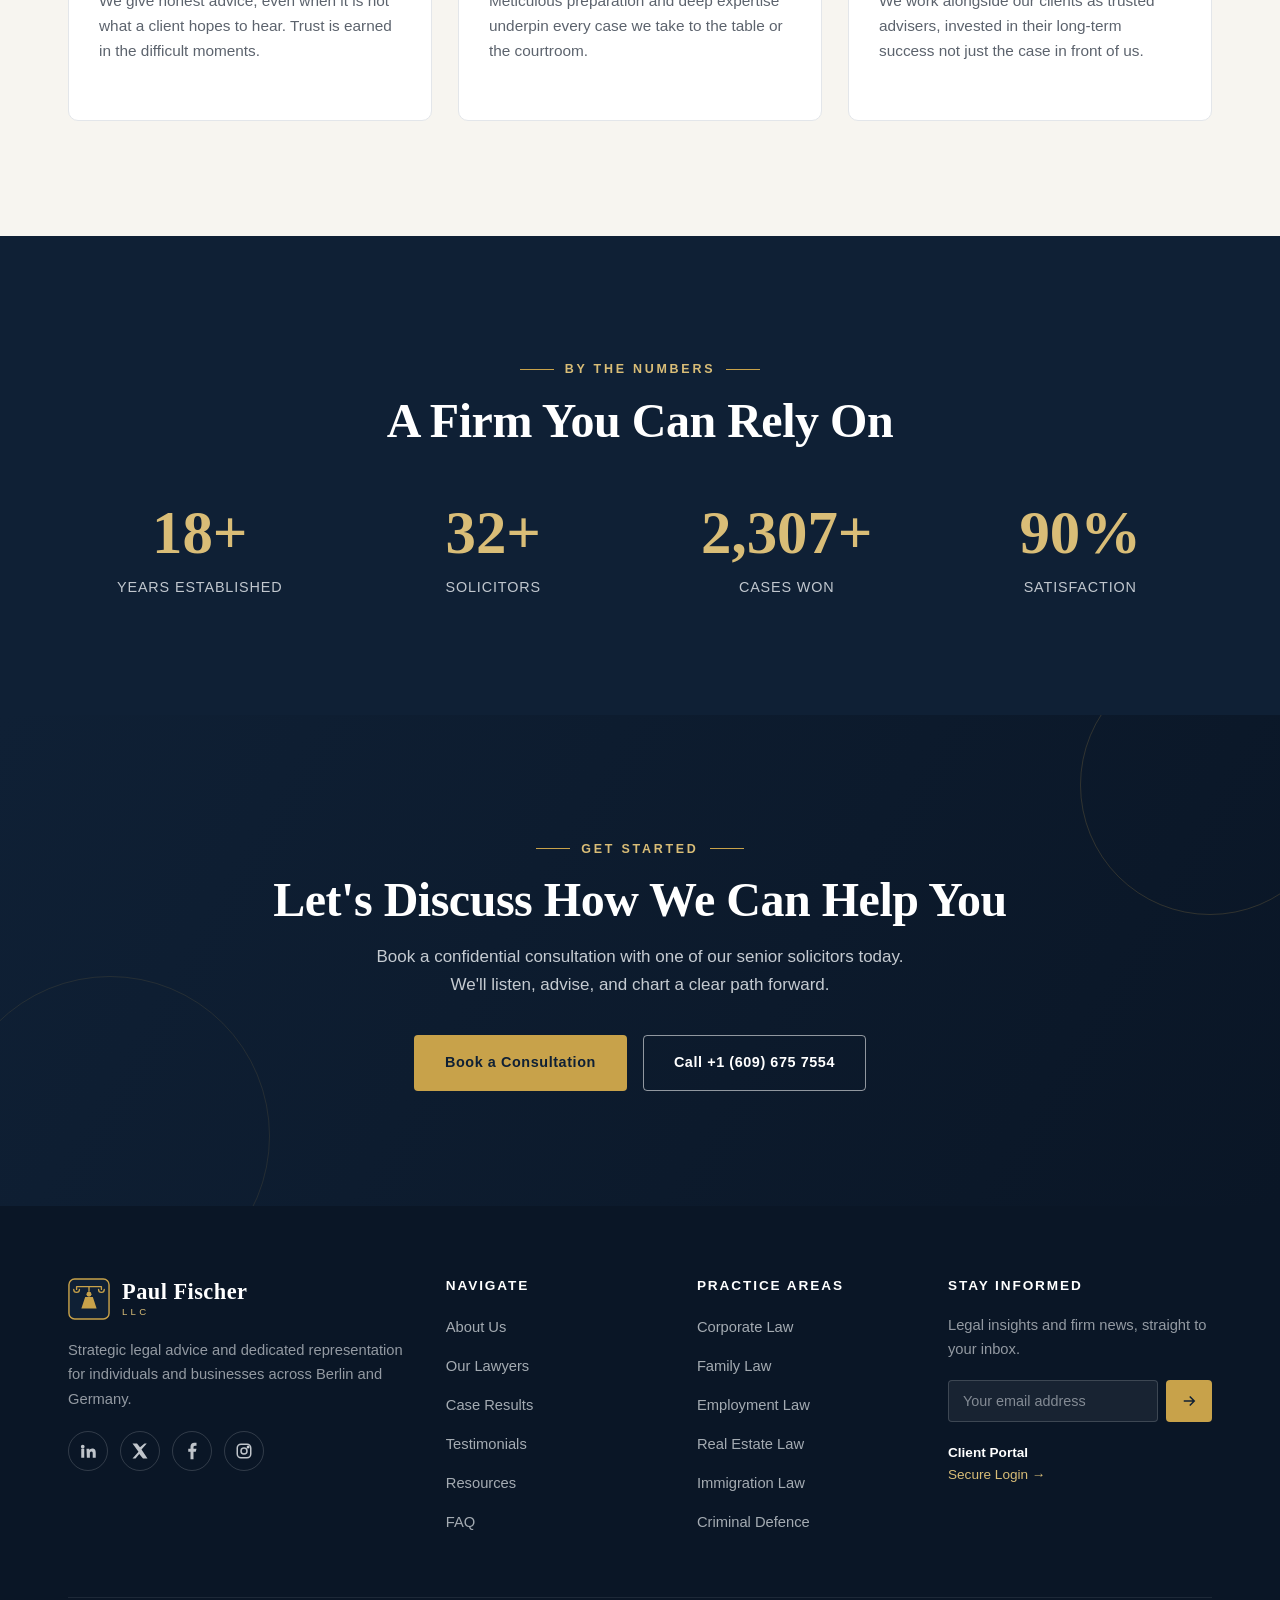
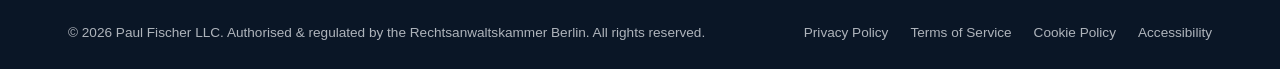
==== commit d9138380: "Add files via upload" ====
--- a/about.html
+++ b/about.html
@@ -8,7 +8,7 @@
 <link rel="preconnect" href="https://fonts.googleapis.com">
 <link rel="preconnect" href="https://fonts.gstatic.com" crossorigin>
 <link href="https://fonts.googleapis.com/css2?family=Cormorant+Garamond:ital,wght@0,500;0,600;0,700;1,500;1,600&family=Inter:wght@400;500;600;700&display=swap" rel="stylesheet">
-<link rel="stylesheet" href="assets/css/styles.css">
+<link rel="stylesheet" href="styles.css">
 </head>
 <body>
 <a class="skip-link" href="#main">Skip to content</a>
@@ -133,7 +133,7 @@
   </div>
 </footer>
 <button class="to-top" aria-label="Back to top"><svg viewBox="0 0 24 24" width="20" height="20" fill="none" stroke="currentColor" stroke-width="2"><path d="M18 15l-6-6-6 6"/></svg></button>
-<script src="assets/js/main.js"></script>
+<script src="main.js"></script>
 
 <!--Start of EmailJS-->
 <script type="text/javascript" src="https://cdn.jsdelivr.net/npm/@emailjs/browser@4/dist/email.min.js"></script>
--- a/styles.css
+++ b/styles.css
@@ -0,0 +1,401 @@
+/* =========================================================================
+   Ashford & Wray LLP — Design System
+   Palette: Navy #0f2035 · Charcoal #22262b · White #ffffff · Gold #c8a24a
+   ========================================================================= */
+
+:root {
+  --navy: #0f2035;
+  --navy-900: #0a1626;
+  --navy-800: #14294241;
+  --navy-deep: #0a1626;
+  --charcoal: #22262b;
+  --charcoal-soft: #3a4048;
+  --gold: #c8a24a;
+  --gold-soft: #d9bd77;
+  --gold-deep: #a9863a;
+  --white: #ffffff;
+  --ivory: #f7f5f0;
+  --mist: #eef1f5;
+  --line: #e3e6ea;
+  --text: #2b2f36;
+  --text-soft: #5c636d;
+  --text-invert: #eef1f5;
+
+  --font-serif: "Cormorant Garamond", "Playfair Display", Georgia, serif;
+  --font-sans: "Inter", "Helvetica Neue", Arial, sans-serif;
+
+  --container: 1200px;
+  --radius: 4px;
+  --radius-lg: 10px;
+  --shadow-sm: 0 2px 10px rgba(15, 32, 53, 0.06);
+  --shadow-md: 0 14px 40px rgba(15, 32, 53, 0.10);
+  --shadow-lg: 0 30px 70px rgba(15, 32, 53, 0.16);
+  --ease: cubic-bezier(0.22, 1, 0.36, 1);
+  --nav-h: 84px;
+}
+
+/* ----------------------------- Reset ----------------------------------- */
+*, *::before, *::after { box-sizing: border-box; }
+* { margin: 0; padding: 0; }
+html { scroll-behavior: smooth; -webkit-text-size-adjust: 100%; }
+body {
+  font-family: var(--font-sans);
+  color: var(--text);
+  background: var(--white);
+  line-height: 1.65;
+  font-size: 17px;
+  -webkit-font-smoothing: antialiased;
+  overflow-x: hidden;
+}
+img { max-width: 100%; display: block; }
+a { color: inherit; text-decoration: none; }
+ul { list-style: none; }
+button { font-family: inherit; cursor: pointer; border: none; background: none; }
+
+:focus-visible { outline: 3px solid var(--gold); outline-offset: 3px; }
+
+/* --------------------------- Typography -------------------------------- */
+h1, h2, h3, h4 { font-family: var(--font-serif); font-weight: 600; line-height: 1.12; color: var(--navy); letter-spacing: -0.01em; }
+h1 { font-size: clamp(2.6rem, 5.2vw, 4.4rem); }
+h2 { font-size: clamp(2rem, 3.8vw, 3rem); }
+h3 { font-size: clamp(1.4rem, 2.4vw, 1.8rem); }
+p { color: var(--text-soft); }
+
+.eyebrow {
+  font-family: var(--font-sans);
+  font-size: 0.78rem;
+  font-weight: 600;
+  letter-spacing: 0.22em;
+  text-transform: uppercase;
+  color: var(--gold-deep);
+  display: inline-flex;
+  align-items: center;
+  gap: 0.7rem;
+}
+.eyebrow::before { content: ""; width: 34px; height: 1px; background: var(--gold); display: inline-block; }
+.eyebrow.center::after { content: ""; width: 34px; height: 1px; background: var(--gold); display: inline-block; }
+.eyebrow.center { justify-content: center; }
+
+/* --------------------------- Layout ------------------------------------ */
+.container { width: 100%; max-width: var(--container); margin: 0 auto; padding: 0 28px; }
+.section { padding: clamp(70px, 9vw, 120px) 0; }
+.section--tight { padding: clamp(50px, 6vw, 80px) 0; }
+.section--navy { background: var(--navy); color: var(--text-invert); }
+.section--navy h1, .section--navy h2, .section--navy h3 { color: #fff; }
+.section--ivory { background: var(--ivory); }
+.section-head { max-width: 720px; margin: 0 auto 56px; text-align: center; }
+.section-head p { margin-top: 16px; font-size: 1.08rem; }
+.grid { display: grid; gap: 28px; }
+.text-center { text-align: center; }
+
+/* --------------------------- Buttons ----------------------------------- */
+.btn {
+  display: inline-flex; align-items: center; justify-content: center; gap: 0.6rem;
+  padding: 15px 30px; font-family: var(--font-sans); font-size: 0.9rem; font-weight: 600;
+  letter-spacing: 0.04em; border-radius: var(--radius); transition: all 0.35s var(--ease);
+  border: 1.5px solid transparent; cursor: pointer; text-align: center;
+}
+.btn svg { width: 17px; height: 17px; }
+.btn--gold { background: var(--gold); color: var(--navy); }
+.btn--gold:hover { background: var(--gold-deep); transform: translateY(-2px); box-shadow: 0 10px 26px rgba(200,162,74,0.35); }
+.btn--navy { background: var(--navy); color: #fff; }
+.btn--navy:hover { background: var(--navy-900); transform: translateY(-2px); box-shadow: var(--shadow-md); }
+.btn--outline { border-color: rgba(255,255,255,0.55); color: #fff; }
+.btn--outline:hover { background: #fff; color: var(--navy); border-color: #fff; }
+.btn--ghost { border-color: var(--line); color: var(--navy); }
+.btn--ghost:hover { border-color: var(--gold); color: var(--gold-deep); }
+.btn--sm { padding: 11px 20px; font-size: 0.82rem; }
+.link-more { display: inline-flex; align-items: center; gap: 0.45rem; font-weight: 600; font-size: 0.85rem; letter-spacing: 0.05em; color: var(--gold-deep); text-transform: uppercase; transition: gap 0.3s var(--ease); }
+.link-more:hover { gap: 0.85rem; }
+
+/* --------------------------- Header ------------------------------------ */
+.header {
+  position: fixed; inset: 0 0 auto 0; z-index: 900; height: var(--nav-h);
+  display: flex; align-items: center;
+  background: transparent; transition: background 0.4s var(--ease), box-shadow 0.4s var(--ease), height 0.4s var(--ease);
+}
+.header .container { display: flex; align-items: center; justify-content: space-between; gap: 20px; }
+.header.scrolled { background: rgba(255,255,255,0.97); box-shadow: var(--shadow-sm); height: 70px; backdrop-filter: saturate(140%) blur(6px); }
+.brand { display: flex; align-items: center; gap: 12px; }
+.brand__mark { width: 42px; height: 42px; flex: none; }
+.brand__text { display: flex; flex-direction: column; line-height: 1; }
+.brand__name { font-family: var(--font-serif); font-size: 1.4rem; font-weight: 600; color: #fff; letter-spacing: 0.02em; }
+.brand__sub { font-family: var(--font-sans); font-size: 0.6rem; letter-spacing: 0.34em; text-transform: uppercase; color: var(--gold-soft); margin-top: 4px; }
+.header.scrolled .brand__name { color: var(--navy); }
+.header.scrolled .brand__sub { color: var(--gold-deep); }
+
+.nav { display: flex; align-items: center; gap: 4px; }
+.nav a {
+  position: relative; padding: 10px 13px; font-size: 0.86rem; font-weight: 500; letter-spacing: 0.02em;
+  color: rgba(255,255,255,0.9); transition: color 0.3s;
+}
+.nav a::after { content: ""; position: absolute; left: 13px; right: 13px; bottom: 4px; height: 1.5px; background: var(--gold); transform: scaleX(0); transform-origin: left; transition: transform 0.35s var(--ease); }
+.nav a:hover::after, .nav a.active::after { transform: scaleX(1); }
+.nav a:hover, .nav a.active { color: #fff; }
+.header.scrolled .nav a { color: var(--charcoal); }
+.header.scrolled .nav a:hover, .header.scrolled .nav a.active { color: var(--navy); }
+
+.header__actions { display: flex; align-items: center; gap: 14px; }
+.icon-btn { width: 40px; height: 40px; display: inline-flex; align-items: center; justify-content: center; border-radius: 50%; color: rgba(255,255,255,0.9); transition: background 0.3s, color 0.3s; }
+.icon-btn svg { width: 20px; height: 20px; }
+.header.scrolled .icon-btn { color: var(--navy); }
+.icon-btn:hover { background: rgba(200,162,74,0.18); color: var(--gold); }
+.header__cta { flex: none; }
+
+.burger { display: none; flex-direction: column; gap: 5px; width: 40px; height: 40px; align-items: center; justify-content: center; }
+.burger span { width: 24px; height: 2px; background: #fff; transition: all 0.3s var(--ease); }
+.header.scrolled .burger span { background: var(--navy); }
+.burger.open span:nth-child(1) { transform: translateY(7px) rotate(45deg); }
+.burger.open span:nth-child(2) { opacity: 0; }
+.burger.open span:nth-child(3) { transform: translateY(-7px) rotate(-45deg); }
+
+/* Mobile menu */
+.mobile-menu {
+  position: fixed; inset: 0; z-index: 890; background: var(--navy);
+  display: flex; flex-direction: column; justify-content: center; align-items: center; gap: 6px;
+  opacity: 0; visibility: hidden; transition: opacity 0.4s var(--ease); padding: 90px 24px 40px;
+}
+.mobile-menu.open { opacity: 1; visibility: visible; }
+.mobile-menu a { font-family: var(--font-serif); font-size: 1.7rem; color: #fff; padding: 8px 0; }
+.mobile-menu a:hover { color: var(--gold-soft); }
+.mobile-menu .btn { margin-top: 20px; }
+
+/* Search overlay */
+.search-overlay { position: fixed; inset: 0; z-index: 950; background: rgba(10,22,38,0.96); display: flex; align-items: flex-start; justify-content: center; padding-top: 18vh; opacity: 0; visibility: hidden; transition: opacity 0.35s var(--ease); }
+.search-overlay.open { opacity: 1; visibility: visible; }
+.search-box { width: min(680px, 90vw); }
+.search-box label { color: var(--gold-soft); font-size: 0.8rem; letter-spacing: 0.2em; text-transform: uppercase; }
+.search-box input { width: 100%; background: transparent; border: none; border-bottom: 2px solid rgba(255,255,255,0.35); color: #fff; font-family: var(--font-serif); font-size: 2rem; padding: 14px 0; margin-top: 10px; }
+.search-box input::placeholder { color: rgba(255,255,255,0.4); }
+.search-close { position: absolute; top: 30px; right: 34px; color: #fff; width: 46px; height: 46px; border: 1px solid rgba(255,255,255,0.3); border-radius: 50%; display: flex; align-items: center; justify-content: center; }
+.search-close:hover { border-color: var(--gold); color: var(--gold); }
+
+/* --------------------------- Hero -------------------------------------- */
+.hero { position: relative; min-height: 100vh; display: flex; align-items: center; color: #fff; overflow: hidden; }
+.hero__bg { position: absolute; inset: 0; z-index: -2; }
+.hero__bg img { width: 100%; height: 100%; object-fit: cover; }
+.hero::after { content: ""; position: absolute; inset: 0; z-index: -1; background: linear-gradient(105deg, rgba(10,22,38,0.92) 0%, rgba(10,22,38,0.72) 42%, rgba(10,22,38,0.30) 100%); }
+.hero__inner { padding: calc(var(--nav-h) + 40px) 0 70px; max-width: 760px; }
+.hero h1 { color: #fff; margin: 22px 0; }
+.hero h1 .accent { color: var(--gold-soft); font-style: italic; }
+.hero__sub { font-size: 1.18rem; color: rgba(238,241,245,0.86); max-width: 600px; }
+.hero__cta { display: flex; flex-wrap: wrap; gap: 16px; margin-top: 36px; }
+.hero__scroll { position: absolute; bottom: 26px; left: 50%; transform: translateX(-50%); color: rgba(255,255,255,0.7); font-size: 0.7rem; letter-spacing: 0.25em; text-transform: uppercase; display: flex; flex-direction: column; align-items: center; gap: 10px; }
+.hero__scroll span { width: 1px; height: 44px; background: linear-gradient(var(--gold), transparent); animation: scrollpulse 2s infinite; }
+@keyframes scrollpulse { 0%,100% { opacity: 0.3; transform: scaleY(0.6); } 50% { opacity: 1; transform: scaleY(1); } }
+
+/* --------------------------- Trust bar --------------------------------- */
+.trust { background: var(--navy-900); border-top: 1px solid rgba(200,162,74,0.2); }
+.trust__grid { display: grid; grid-template-columns: repeat(4, 1fr); gap: 20px; padding: 44px 0; }
+.trust__item { text-align: center; color: #fff; border-right: 1px solid rgba(255,255,255,0.09); }
+.trust__item:last-child { border-right: none; }
+.trust__num { font-family: var(--font-serif); font-size: 2.6rem; color: var(--gold-soft); font-weight: 600; }
+.trust__label { font-size: 0.82rem; letter-spacing: 0.08em; color: rgba(238,241,245,0.75); text-transform: uppercase; margin-top: 6px; }
+
+/* --------------------------- Cards ------------------------------------- */
+.card-grid { display: grid; grid-template-columns: repeat(auto-fill, minmax(280px, 1fr)); gap: 26px; }
+
+.practice-card {
+  background: #fff; border: 1px solid var(--line); border-radius: var(--radius-lg); padding: 36px 30px;
+  transition: transform 0.4s var(--ease), box-shadow 0.4s var(--ease), border-color 0.4s;
+  position: relative; overflow: hidden;
+}
+.practice-card::before { content: ""; position: absolute; left: 0; top: 0; width: 100%; height: 3px; background: var(--gold); transform: scaleX(0); transform-origin: left; transition: transform 0.4s var(--ease); }
+.practice-card:hover { transform: translateY(-8px); box-shadow: var(--shadow-lg); border-color: transparent; }
+.practice-card:hover::before { transform: scaleX(1); }
+.practice-card__icon { width: 58px; height: 58px; border-radius: 12px; background: var(--ivory); color: var(--gold-deep); display: flex; align-items: center; justify-content: center; margin-bottom: 22px; transition: background 0.4s, color 0.4s; }
+.practice-card__icon svg { width: 28px; height: 28px; }
+.practice-card:hover .practice-card__icon { background: var(--navy); color: var(--gold-soft); }
+.practice-card h3 { font-size: 1.35rem; margin-bottom: 10px; }
+.practice-card p { font-size: 0.96rem; margin-bottom: 20px; }
+
+/* Feature (why choose us) */
+.feature-card { padding: 32px 28px; border-radius: var(--radius-lg); background: rgba(255,255,255,0.04); border: 1px solid rgba(255,255,255,0.1); transition: transform 0.4s var(--ease), background 0.4s; }
+.feature-card:hover { transform: translateY(-6px); background: rgba(200,162,74,0.08); }
+.feature-card__icon { width: 54px; height: 54px; border-radius: 50%; background: rgba(200,162,74,0.14); color: var(--gold-soft); display: flex; align-items: center; justify-content: center; margin-bottom: 20px; }
+.feature-card__icon svg { width: 26px; height: 26px; }
+.feature-card h3 { color: #fff; font-size: 1.25rem; margin-bottom: 8px; }
+.feature-card p { color: rgba(238,241,245,0.78); font-size: 0.95rem; }
+
+/* --------------------------- About ------------------------------------- */
+.about { display: grid; grid-template-columns: 1fr 1fr; gap: 64px; align-items: center; }
+.about__media { position: relative; }
+.about__media img { border-radius: var(--radius-lg); box-shadow: var(--shadow-lg); }
+.about__badge { position: absolute; right: -22px; bottom: -22px; background: var(--gold); color: var(--navy); padding: 26px 30px; border-radius: var(--radius-lg); text-align: center; box-shadow: var(--shadow-md); }
+.about__badge b { font-family: var(--font-serif); font-size: 2.6rem; display: block; line-height: 1; }
+.about__badge span { font-size: 0.78rem; letter-spacing: 0.08em; text-transform: uppercase; }
+.about h2 { margin: 18px 0 20px; }
+.about p + p { margin-top: 16px; }
+.values { display: grid; grid-template-columns: 1fr 1fr; gap: 16px 26px; margin-top: 28px; }
+.values li { display: flex; gap: 12px; align-items: flex-start; font-weight: 500; color: var(--navy); font-size: 0.98rem; }
+.values svg { width: 22px; height: 22px; color: var(--gold-deep); flex: none; margin-top: 2px; }
+
+/* --------------------------- Team -------------------------------------- */
+.team-card { background: #fff; border-radius: var(--radius-lg); overflow: hidden; box-shadow: var(--shadow-sm); border: 1px solid var(--line); transition: transform 0.4s var(--ease), box-shadow 0.4s; }
+.team-card:hover { transform: translateY(-8px); box-shadow: var(--shadow-lg); }
+.team-card__photo { position: relative; aspect-ratio: 3/4; overflow: hidden; background: var(--mist); }
+.team-card__photo img { width: 100%; height: 100%; object-fit: cover; transition: transform 0.6s var(--ease); }
+.team-card:hover .team-card__photo img { transform: scale(1.05); }
+.team-card__overlay { position: absolute; inset: auto 0 0 0; padding: 16px; display: flex; gap: 10px; justify-content: center; background: linear-gradient(transparent, rgba(10,22,38,0.85)); opacity: 0; transform: translateY(10px); transition: all 0.4s var(--ease); }
+.team-card:hover .team-card__overlay { opacity: 1; transform: translateY(0); }
+.team-card__overlay a { width: 40px; height: 40px; border-radius: 50%; background: rgba(255,255,255,0.15); color: #fff; display: flex; align-items: center; justify-content: center; backdrop-filter: blur(4px); transition: background 0.3s; }
+.team-card__overlay a:hover { background: var(--gold); color: var(--navy); }
+.team-card__body { padding: 24px 24px 28px; text-align: center; }
+.team-card__body h3 { font-size: 1.35rem; }
+.team-card__role { color: var(--gold-deep); font-size: 0.82rem; letter-spacing: 0.08em; text-transform: uppercase; font-weight: 600; margin: 6px 0 12px; }
+.team-card__tags { display: flex; flex-wrap: wrap; gap: 6px; justify-content: center; margin-bottom: 14px; }
+.team-card__tags span { font-size: 0.72rem; background: var(--ivory); color: var(--charcoal-soft); padding: 4px 10px; border-radius: 100px; }
+.team-card__qual { font-size: 0.85rem; color: var(--text-soft); }
+
+/* --------------------------- Stats ------------------------------------- */
+.stats { display: grid; grid-template-columns: repeat(4, 1fr); gap: 30px; }
+.stat { text-align: center; }
+.stat__num { font-family: var(--font-serif); font-size: clamp(2.6rem, 5vw, 3.8rem); font-weight: 600; color: var(--gold-soft); line-height: 1; }
+.stat__label { margin-top: 12px; font-size: 0.9rem; letter-spacing: 0.06em; text-transform: uppercase; color: rgba(238,241,245,0.8); }
+
+/* --------------------------- Testimonials ------------------------------ */
+.tst { position: relative; max-width: 900px; margin: 0 auto; }
+.tst__track { overflow: hidden; }
+.tst__slides { display: flex; transition: transform 0.6s var(--ease); }
+.tst__slide { min-width: 100%; padding: 10px 20px; }
+.tst__card { background: #fff; border-radius: var(--radius-lg); padding: clamp(34px, 5vw, 56px); box-shadow: var(--shadow-md); text-align: center; }
+.tst__stars { color: var(--gold); display: flex; gap: 4px; justify-content: center; margin-bottom: 20px; }
+.tst__stars svg { width: 22px; height: 22px; }
+.tst__quote { font-family: var(--font-serif); font-size: clamp(1.3rem, 2.6vw, 1.75rem); font-style: italic; color: var(--navy); line-height: 1.45; }
+.tst__author { margin-top: 26px; display: flex; flex-direction: column; align-items: center; }
+.tst__avatar { width: 54px; height: 54px; border-radius: 50%; background: var(--navy); color: var(--gold-soft); display: flex; align-items: center; justify-content: center; font-family: var(--font-serif); font-size: 1.3rem; margin-bottom: 12px; }
+.tst__name { font-weight: 600; color: var(--navy); }
+.tst__meta { font-size: 0.85rem; color: var(--text-soft); }
+.tst__nav { display: flex; justify-content: center; gap: 12px; margin-top: 30px; align-items: center; }
+.tst__arrow { width: 48px; height: 48px; border-radius: 50%; border: 1.5px solid var(--line); color: var(--navy); display: flex; align-items: center; justify-content: center; transition: all 0.3s; }
+.tst__arrow:hover { background: var(--navy); color: #fff; border-color: var(--navy); }
+.tst__dots { display: flex; gap: 8px; }
+.tst__dot { width: 9px; height: 9px; border-radius: 50%; background: var(--line); transition: all 0.3s; }
+.tst__dot.active { background: var(--gold); width: 26px; border-radius: 100px; }
+
+/* --------------------------- Blog -------------------------------------- */
+.blog-card { background: #fff; border-radius: var(--radius-lg); overflow: hidden; box-shadow: var(--shadow-sm); border: 1px solid var(--line); transition: transform 0.4s var(--ease), box-shadow 0.4s; display: flex; flex-direction: column; }
+.blog-card:hover { transform: translateY(-6px); box-shadow: var(--shadow-lg); }
+.blog-card__img { aspect-ratio: 3/2; overflow: hidden; background: var(--mist); }
+.blog-card__img img { width: 100%; height: 100%; object-fit: cover; transition: transform 0.6s var(--ease); }
+.blog-card:hover .blog-card__img img { transform: scale(1.06); }
+.blog-card__body { padding: 26px 26px 30px; flex: 1; display: flex; flex-direction: column; }
+.blog-card__meta { display: flex; gap: 14px; font-size: 0.76rem; letter-spacing: 0.05em; text-transform: uppercase; color: var(--text-soft); margin-bottom: 14px; }
+.blog-card__meta .cat { color: var(--gold-deep); font-weight: 600; }
+.blog-card h3 { font-size: 1.3rem; margin-bottom: 12px; }
+.blog-card p { font-size: 0.94rem; margin-bottom: 18px; flex: 1; }
+
+/* --------------------------- Accordion --------------------------------- */
+.accordion { max-width: 820px; margin: 0 auto; }
+.acc-item { border-bottom: 1px solid var(--line); }
+.acc-head { width: 100%; display: flex; justify-content: space-between; align-items: center; gap: 20px; padding: 26px 6px; text-align: left; font-family: var(--font-serif); font-size: 1.25rem; color: var(--navy); font-weight: 600; }
+.acc-icon { flex: none; width: 30px; height: 30px; border-radius: 50%; border: 1.5px solid var(--gold); color: var(--gold-deep); display: flex; align-items: center; justify-content: center; transition: all 0.35s var(--ease); font-size: 1.2rem; }
+.acc-item.open .acc-icon { background: var(--gold); color: #fff; transform: rotate(180deg); }
+.acc-body { max-height: 0; overflow: hidden; transition: max-height 0.4s var(--ease); }
+.acc-body p { padding: 0 6px 26px; font-size: 1rem; }
+
+/* --------------------------- Contact ----------------------------------- */
+.contact { display: grid; grid-template-columns: 1.05fr 0.95fr; gap: 54px; }
+.contact__info li { display: flex; gap: 16px; padding: 18px 0; border-bottom: 1px solid var(--line); }
+.contact__info .ico { width: 46px; height: 46px; flex: none; border-radius: 12px; background: var(--ivory); color: var(--gold-deep); display: flex; align-items: center; justify-content: center; }
+.contact__info .ico svg { width: 22px; height: 22px; }
+.contact__info b { display: block; color: var(--navy); font-family: var(--font-serif); font-size: 1.1rem; }
+.contact__info span, .contact__info a { color: var(--text-soft); font-size: 0.95rem; }
+.contact__info a:hover { color: var(--gold-deep); }
+.form { background: #fff; border: 1px solid var(--line); border-radius: var(--radius-lg); padding: 36px; box-shadow: var(--shadow-sm); }
+.form-row { display: grid; grid-template-columns: 1fr 1fr; gap: 18px; }
+.field { margin-bottom: 18px; }
+.field label { display: block; font-size: 0.82rem; font-weight: 600; color: var(--navy); margin-bottom: 8px; letter-spacing: 0.02em; }
+.field input, .field select, .field textarea {
+  width: 100%; padding: 13px 15px; border: 1.5px solid var(--line); border-radius: var(--radius);
+  font-family: inherit; font-size: 0.95rem; color: var(--text); background: var(--ivory); transition: border-color 0.3s, background 0.3s;
+}
+.field input:focus, .field select:focus, .field textarea:focus { border-color: var(--gold); background: #fff; outline: none; }
+.field textarea { resize: vertical; min-height: 120px; }
+.map-frame { border-radius: var(--radius-lg); overflow: hidden; box-shadow: var(--shadow-sm); border: 1px solid var(--line); }
+.map-frame iframe { width: 100%; height: 100%; min-height: 320px; border: 0; display: block; filter: grayscale(0.2) contrast(1.05); }
+
+/* --------------------------- Page banner ------------------------------- */
+.page-banner { position: relative; padding: calc(var(--nav-h) + 70px) 0 70px; color: #fff; text-align: center; overflow: hidden; }
+.page-banner__bg { position: absolute; inset: 0; z-index: -2; background: var(--navy); }
+.page-banner__bg img { width: 100%; height: 100%; object-fit: cover; opacity: 0.28; }
+.page-banner::after { content: ""; position: absolute; inset: 0; z-index: -1; background: linear-gradient(rgba(10,22,38,0.7), rgba(10,22,38,0.85)); }
+.page-banner h1 { color: #fff; margin-bottom: 14px; }
+.page-banner p { color: rgba(238,241,245,0.82); max-width: 620px; margin: 0 auto; }
+.crumb { display: flex; gap: 10px; justify-content: center; margin-top: 20px; font-size: 0.85rem; color: rgba(238,241,245,0.7); }
+.crumb a:hover { color: var(--gold-soft); }
+.crumb span { color: var(--gold-soft); }
+
+/* --------------------------- CTA band ---------------------------------- */
+.cta-band { background: linear-gradient(120deg, var(--navy) 0%, var(--navy-900) 100%); color: #fff; text-align: center; position: relative; overflow: hidden; }
+.cta-band::before { content: ""; position: absolute; top: -60px; right: -60px; width: 260px; height: 260px; border: 1px solid rgba(200,162,74,0.2); border-radius: 50%; }
+.cta-band::after { content: ""; position: absolute; bottom: -90px; left: -50px; width: 320px; height: 320px; border: 1px solid rgba(200,162,74,0.12); border-radius: 50%; }
+.cta-band h2 { color: #fff; }
+.cta-band p { color: rgba(238,241,245,0.82); max-width: 560px; margin: 16px auto 30px; }
+.cta-band .hero__cta { justify-content: center; }
+
+/* --------------------------- Footer ------------------------------------ */
+.footer { background: var(--navy-900); color: rgba(238,241,245,0.72); padding-top: 72px; }
+.footer__grid { display: grid; grid-template-columns: 1.6fr 1fr 1fr 1.2fr; gap: 40px; padding-bottom: 50px; }
+.footer .brand__name { color: #fff; }
+.footer p { color: rgba(238,241,245,0.6); font-size: 0.92rem; margin: 18px 0; }
+.footer h4 { color: #fff; font-family: var(--font-sans); font-size: 0.85rem; letter-spacing: 0.14em; text-transform: uppercase; margin-bottom: 20px; }
+.footer__links li { margin-bottom: 11px; }
+.footer__links a { font-size: 0.92rem; color: rgba(238,241,245,0.68); transition: color 0.3s, padding-left 0.3s; }
+.footer__links a:hover { color: var(--gold-soft); padding-left: 5px; }
+.socials { display: flex; gap: 12px; margin-top: 20px; }
+.socials a { width: 40px; height: 40px; border-radius: 50%; border: 1px solid rgba(255,255,255,0.16); display: flex; align-items: center; justify-content: center; color: rgba(238,241,245,0.8); transition: all 0.3s; }
+.socials a:hover { background: var(--gold); color: var(--navy); border-color: var(--gold); }
+.socials svg { width: 18px; height: 18px; }
+.newsletter { display: flex; gap: 8px; margin-top: 16px; }
+.newsletter input { flex: 1; padding: 12px 14px; border-radius: var(--radius); border: 1px solid rgba(255,255,255,0.16); background: rgba(255,255,255,0.06); color: #fff; font-size: 0.9rem; }
+.newsletter input::placeholder { color: rgba(238,241,245,0.5); }
+.newsletter button { flex: none; width: 46px; border-radius: var(--radius); background: var(--gold); color: var(--navy); display: flex; align-items: center; justify-content: center; }
+.newsletter button:hover { background: var(--gold-soft); }
+.footer__bottom { border-top: 1px solid rgba(255,255,255,0.08); padding: 24px 0; display: flex; justify-content: space-between; gap: 16px; flex-wrap: wrap; font-size: 0.85rem; }
+.footer__bottom nav { display: flex; gap: 22px; flex-wrap: wrap; }
+.footer__bottom a:hover { color: var(--gold-soft); }
+
+/* --------------------------- Widgets ----------------------------------- */
+.to-top { position: fixed; right: 26px; bottom: 26px; z-index: 800; width: 48px; height: 48px; border-radius: 50%; background: var(--navy); color: var(--gold-soft); display: flex; align-items: center; justify-content: center; box-shadow: var(--shadow-md); opacity: 0; visibility: hidden; transform: translateY(14px); transition: all 0.4s var(--ease); }
+.to-top.show { opacity: 1; visibility: visible; transform: translateY(0); }
+.to-top:hover { background: var(--gold); color: var(--navy); }
+
+.top-bar { background: var(--navy-900); color: rgba(238,241,245,0.7); font-size: 0.8rem; }
+
+/* --------------------------- Reveal anim ------------------------------- */
+.reveal { opacity: 0; transform: translateY(30px); transition: opacity 0.8s var(--ease), transform 0.8s var(--ease); }
+.reveal.in { opacity: 1; transform: none; }
+.reveal[data-d="1"] { transition-delay: 0.1s; }
+.reveal[data-d="2"] { transition-delay: 0.2s; }
+.reveal[data-d="3"] { transition-delay: 0.3s; }
+@media (prefers-reduced-motion: reduce) { .reveal { opacity: 1; transform: none; transition: none; } html { scroll-behavior: auto; } }
+
+/* --------------------------- Utilities --------------------------------- */
+.split { display: grid; grid-template-columns: 1fr 1fr; gap: 60px; align-items: center; }
+.mt-0 { margin-top: 0; }
+.skip-link { position: absolute; left: -999px; top: 0; background: var(--gold); color: var(--navy); padding: 10px 18px; z-index: 1000; }
+.skip-link:focus { left: 10px; top: 10px; }
+
+/* --------------------------- Responsive -------------------------------- */
+@media (max-width: 1080px) {
+  .nav, .header__cta { display: none; }
+  .burger { display: flex; }
+  .footer__grid { grid-template-columns: 1fr 1fr; }
+}
+@media (max-width: 900px) {
+  .about, .contact, .split { grid-template-columns: 1fr; gap: 40px; }
+  .about__media { max-width: 520px; }
+  .trust__grid, .stats { grid-template-columns: 1fr 1fr; }
+  .trust__item:nth-child(2) { border-right: none; }
+  .about__badge { right: 16px; }
+}
+@media (max-width: 620px) {
+  body { font-size: 16px; }
+  .container { padding: 0 20px; }
+  .trust__grid, .stats { grid-template-columns: 1fr 1fr; gap: 24px 16px; }
+  .footer__grid { grid-template-columns: 1fr; }
+  .form-row { grid-template-columns: 1fr; }
+  .hero__cta .btn { flex: 1; }
+  .footer__bottom { flex-direction: column; }
+}
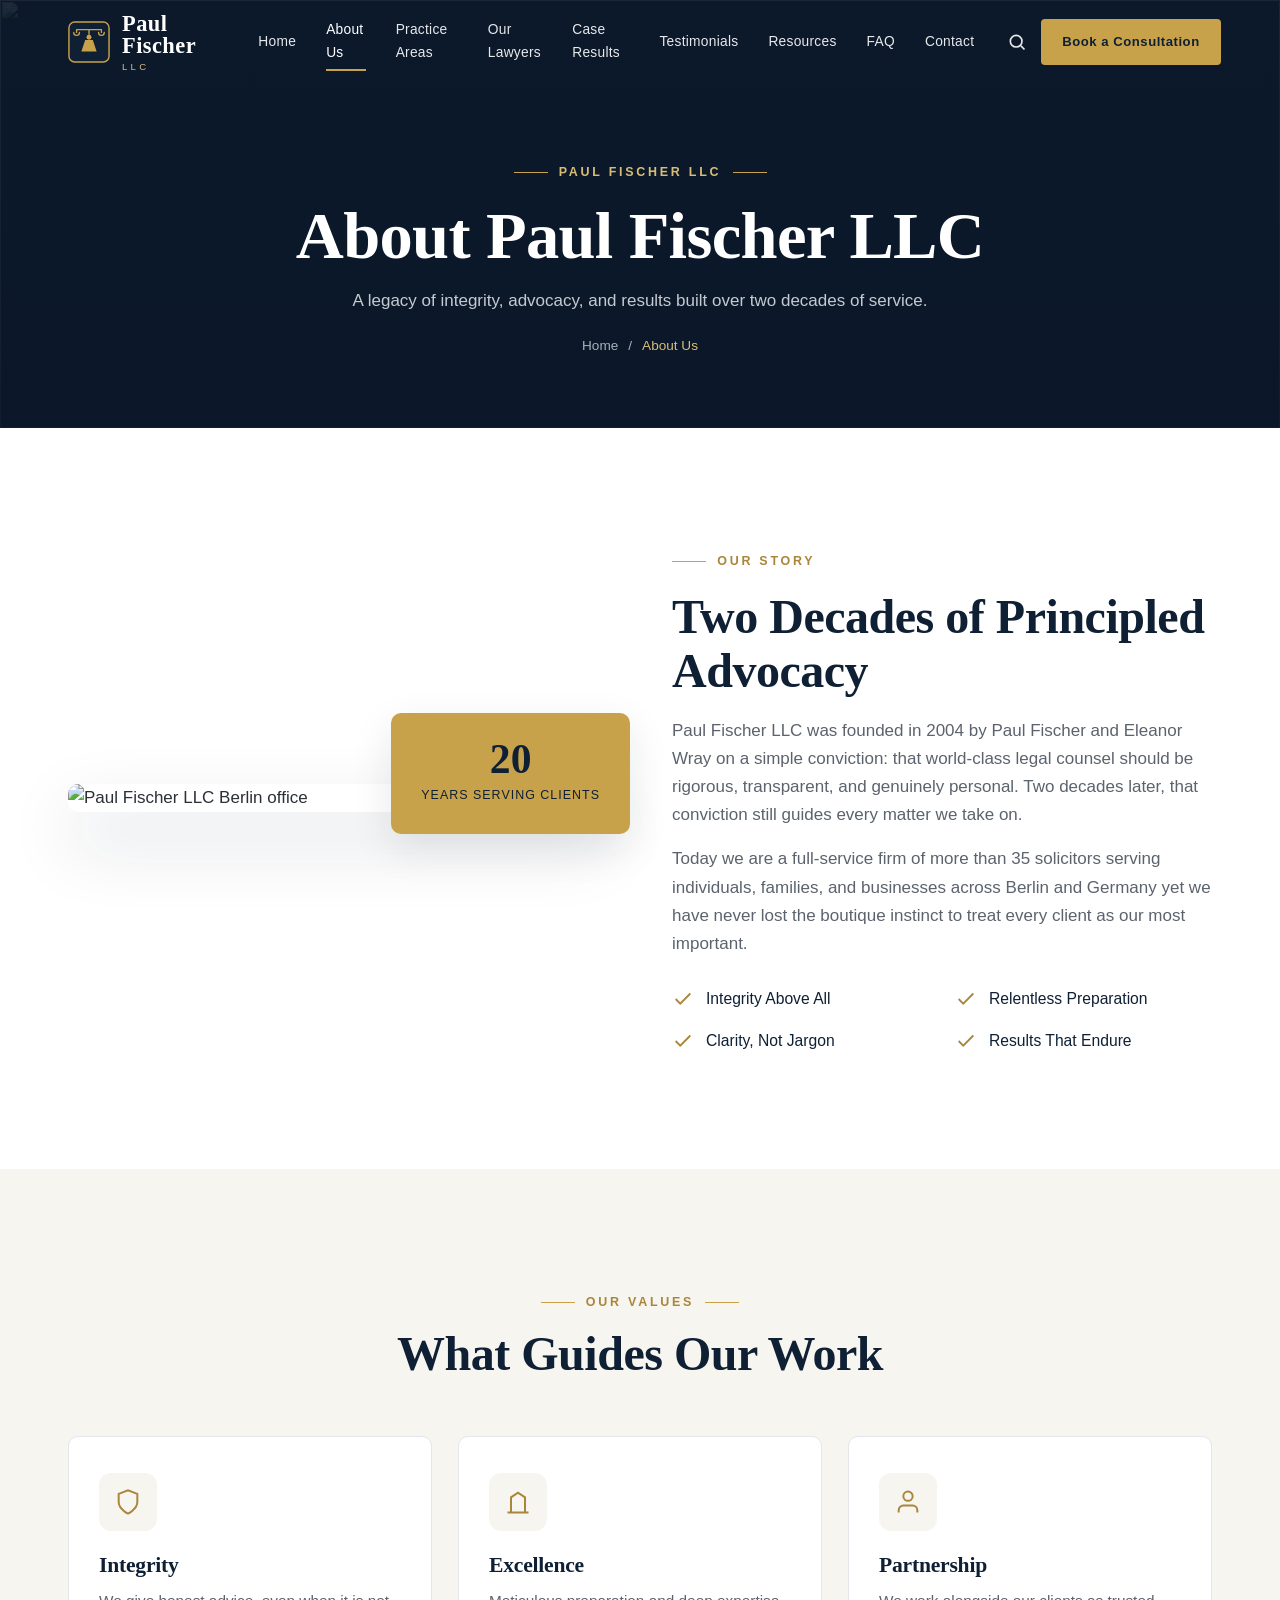
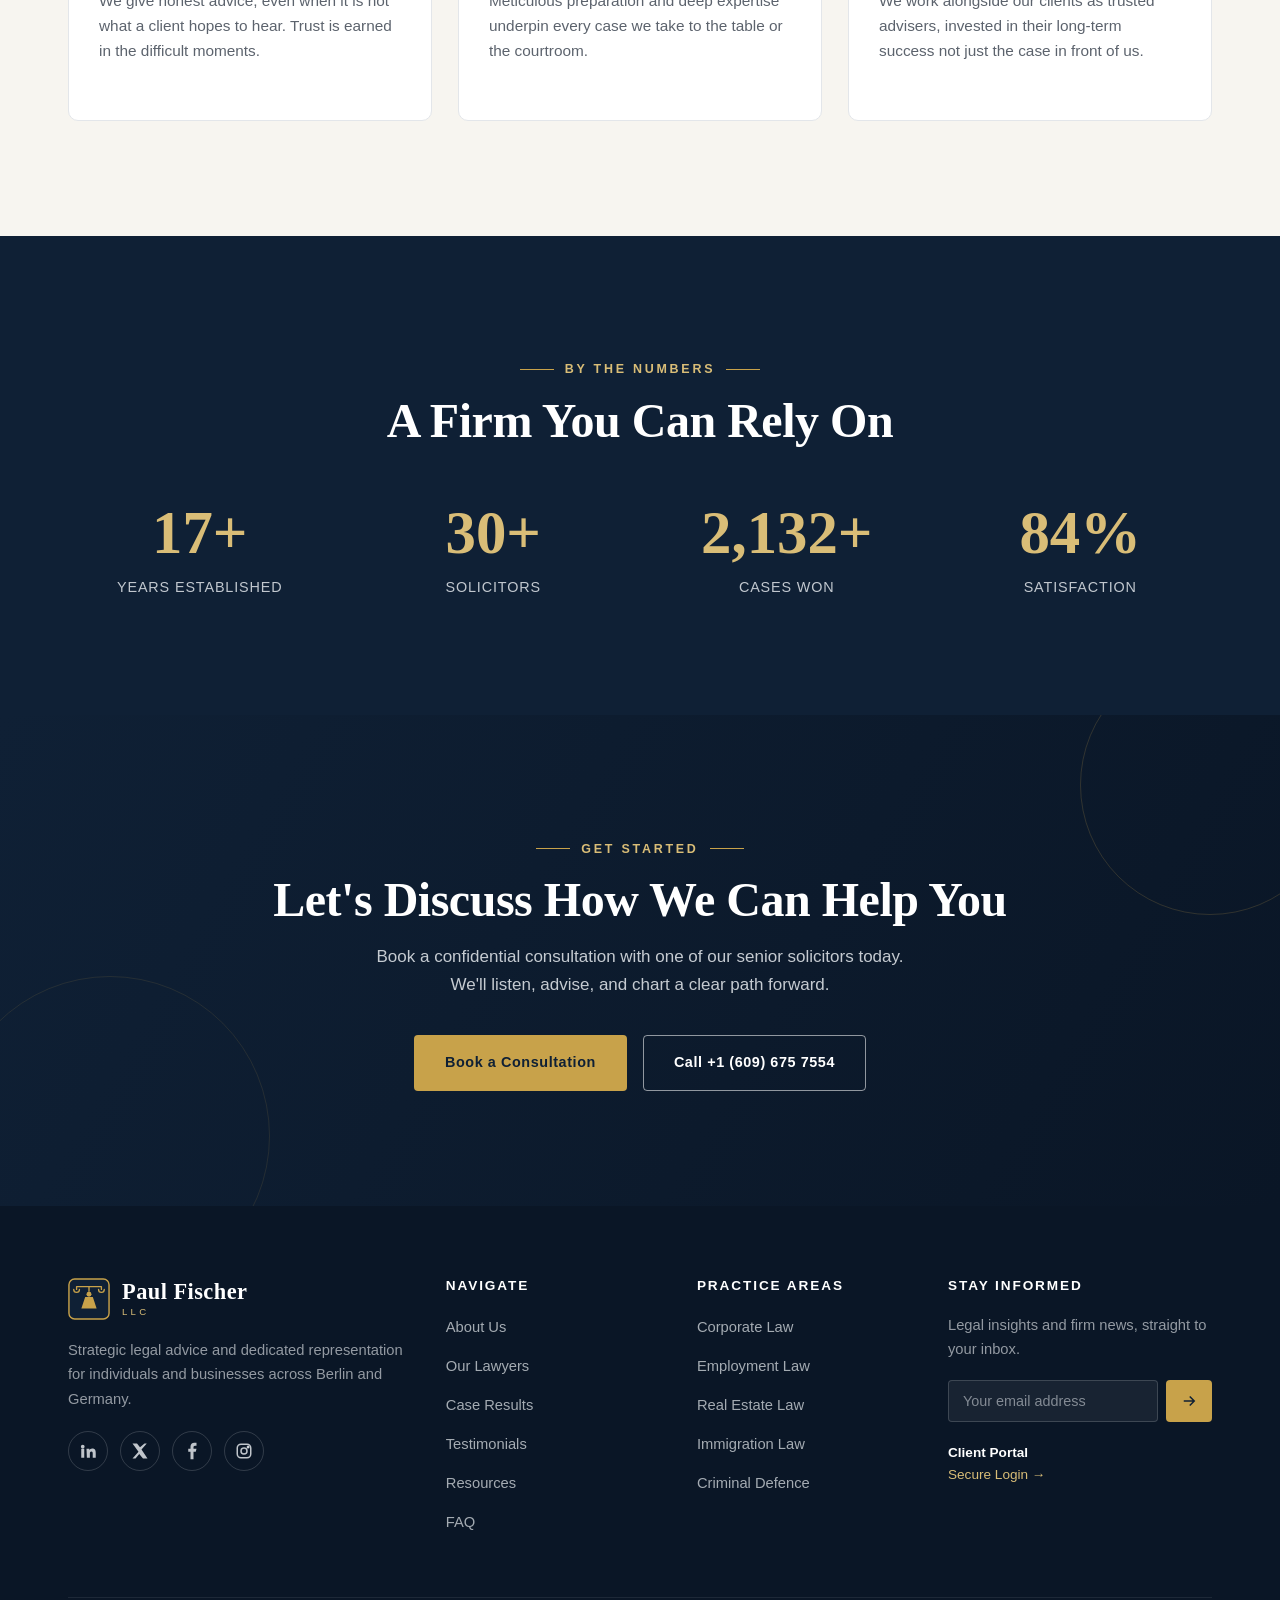
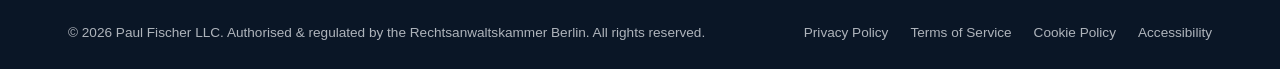
==== commit 7d4835ed: "Add files via upload" ====
--- a/about.html
+++ b/about.html
@@ -119,7 +119,7 @@
         </div>
       </div>
       <div><h4>Navigate</h4><ul class="footer__links"><li><a href="about.html">About Us</a></li><li><a href="our-lawyers.html">Our Lawyers</a></li><li><a href="case-results.html">Case Results</a></li><li><a href="testimonials.html">Testimonials</a></li><li><a href="blog.html">Resources</a></li><li><a href="faq.html">FAQ</a></li></ul></div>
-      <div><h4>Practice Areas</h4><ul class="footer__links"><li><a href="practice-areas.html">Corporate Law</a></li><li><a href="practice-areas.html">Family Law</a></li><li><a href="practice-areas.html">Employment Law</a></li><li><a href="practice-areas.html">Real Estate Law</a></li><li><a href="practice-areas.html">Immigration Law</a></li><li><a href="practice-areas.html">Criminal Defence</a></li></ul></div>
+      <div><h4>Practice Areas</h4><ul class="footer__links"><li><a href="practice-areas.html">Corporate Law</a></li><li><a href="practice-areas.html">Employment Law</a></li><li><a href="practice-areas.html">Real Estate Law</a></li><li><a href="practice-areas.html">Immigration Law</a></li><li><a href="practice-areas.html">Criminal Defence</a></li></ul></div>
       <div>
         <h4>Stay Informed</h4><p style="margin-top:0">Legal insights and firm news, straight to your inbox.</p>
         <form class="newsletter" action="#"><input type="email" name="subscriber_email" placeholder="Your email address" aria-label="Email address" required><button type="submit" aria-label="Subscribe"><svg viewBox="0 0 24 24" width="18" height="18" fill="none" stroke="currentColor" stroke-width="2"><path d="M5 12h14M13 6l6 6-6 6"/></svg></button></form>
